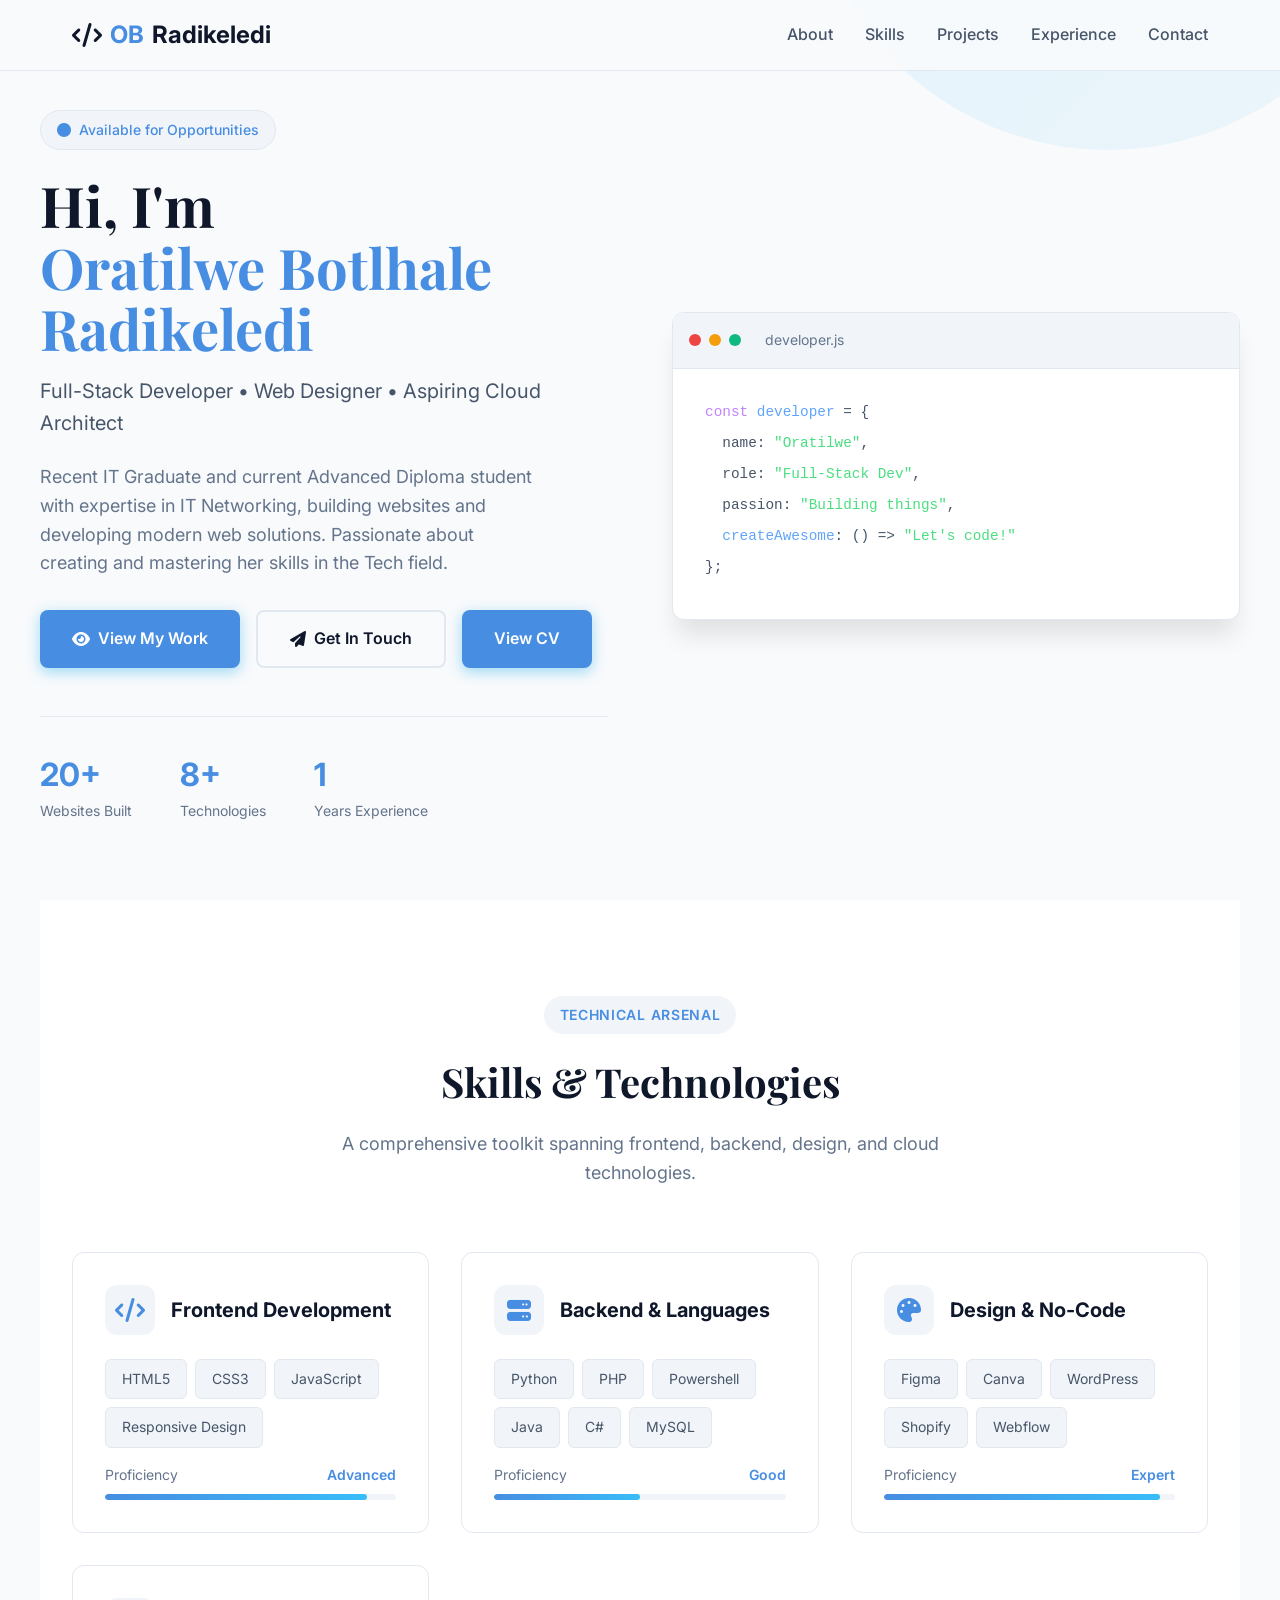
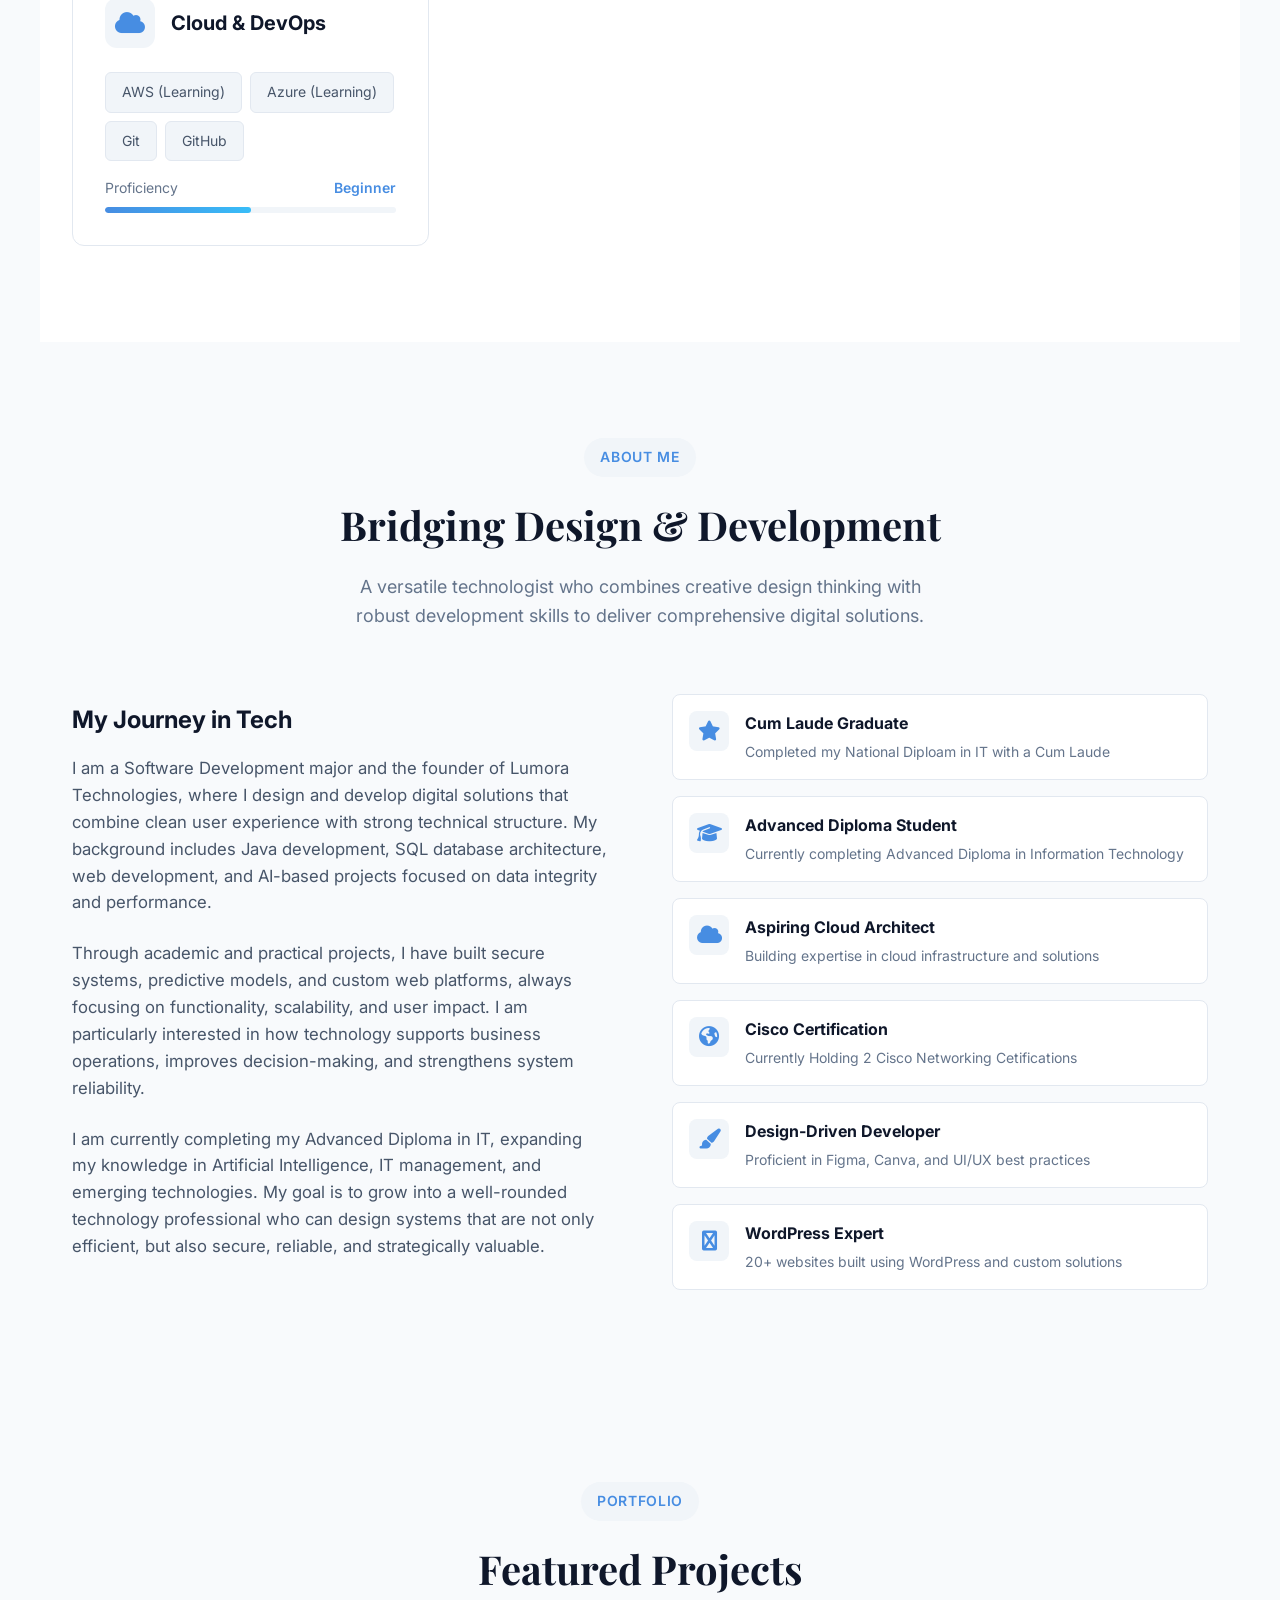
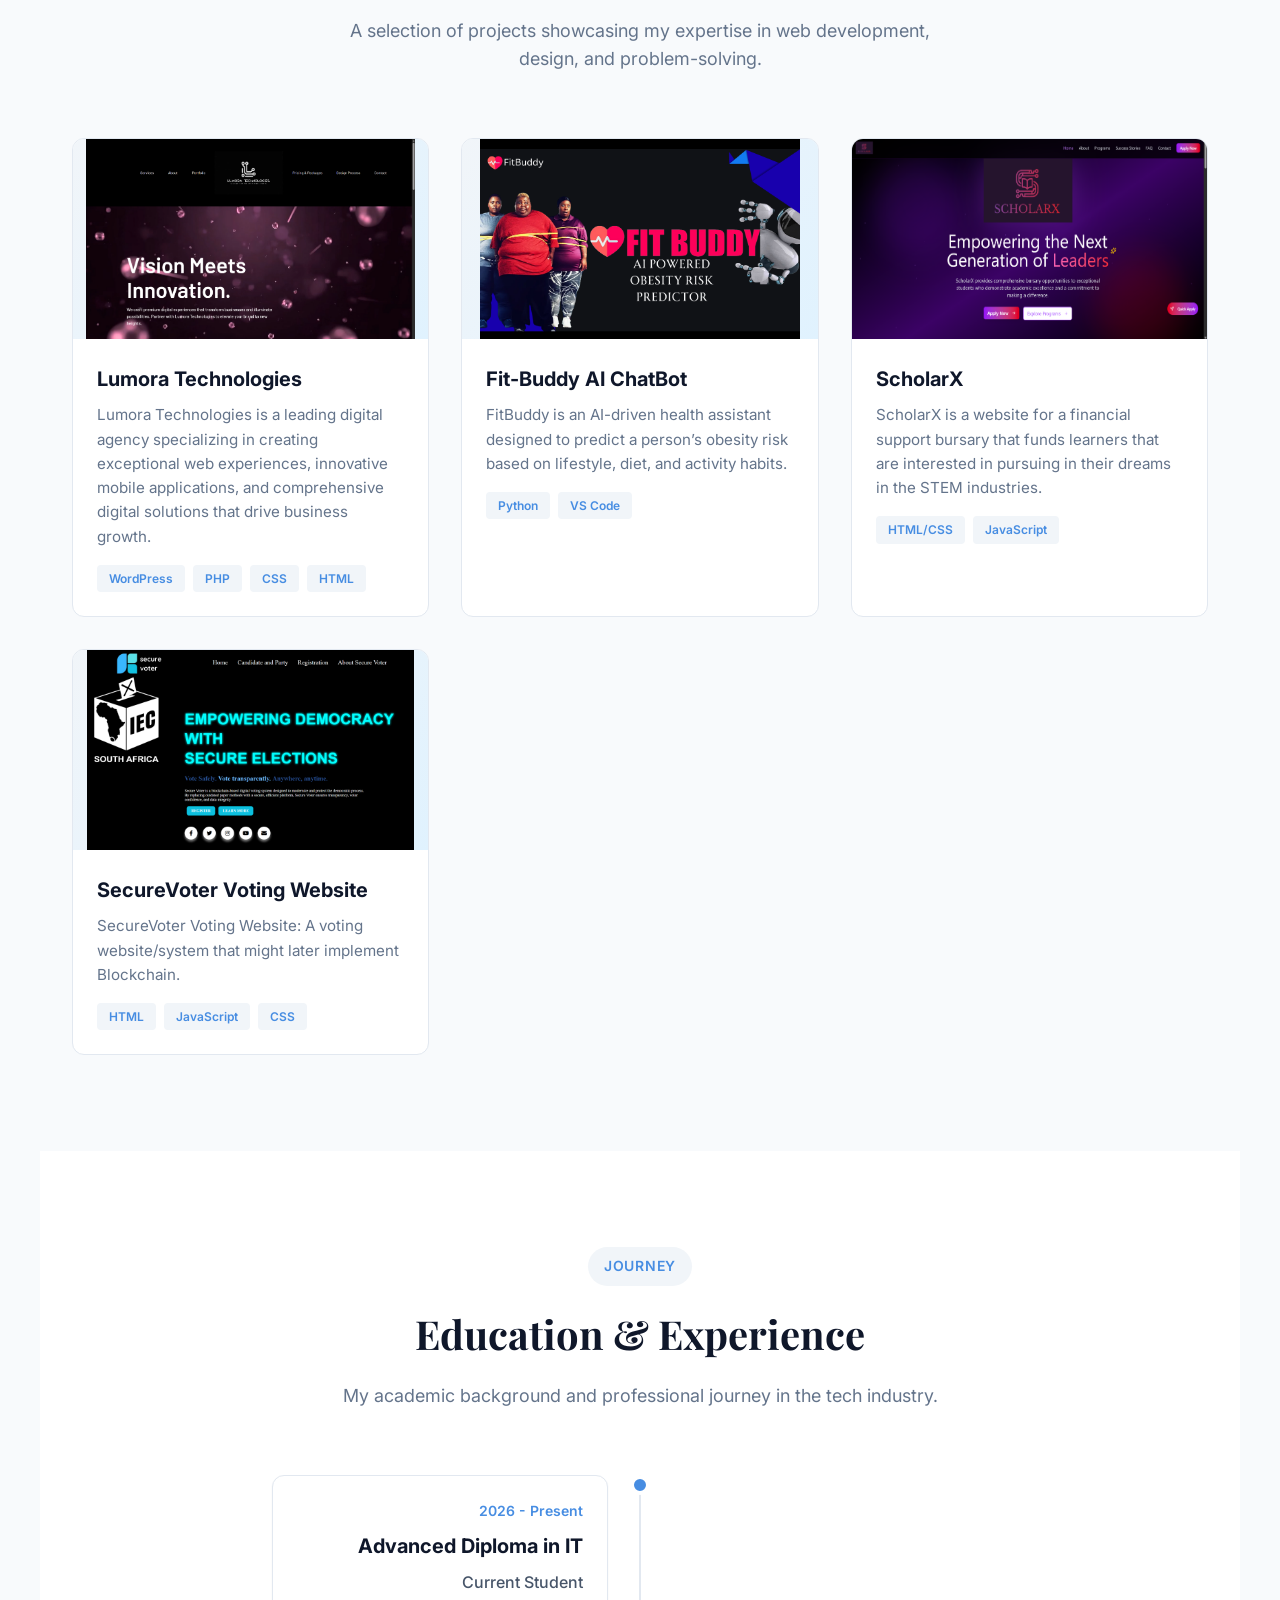
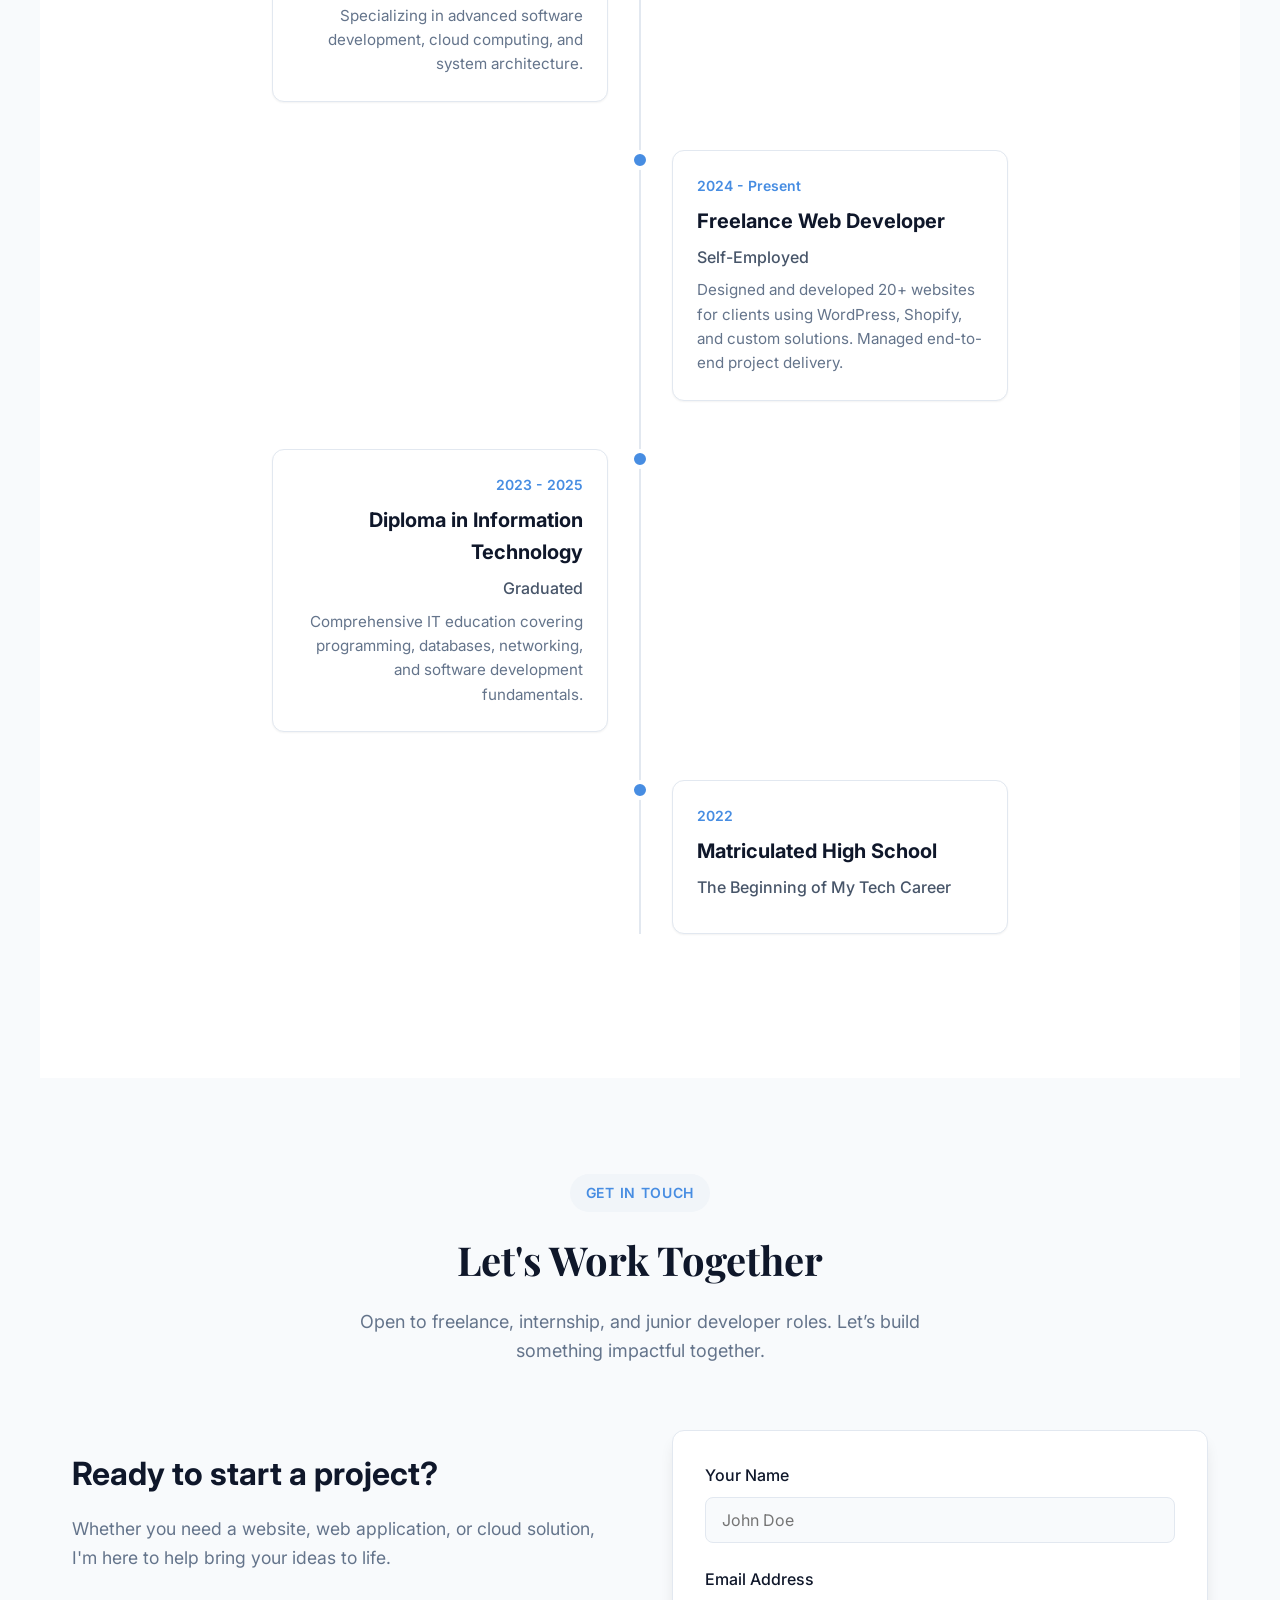
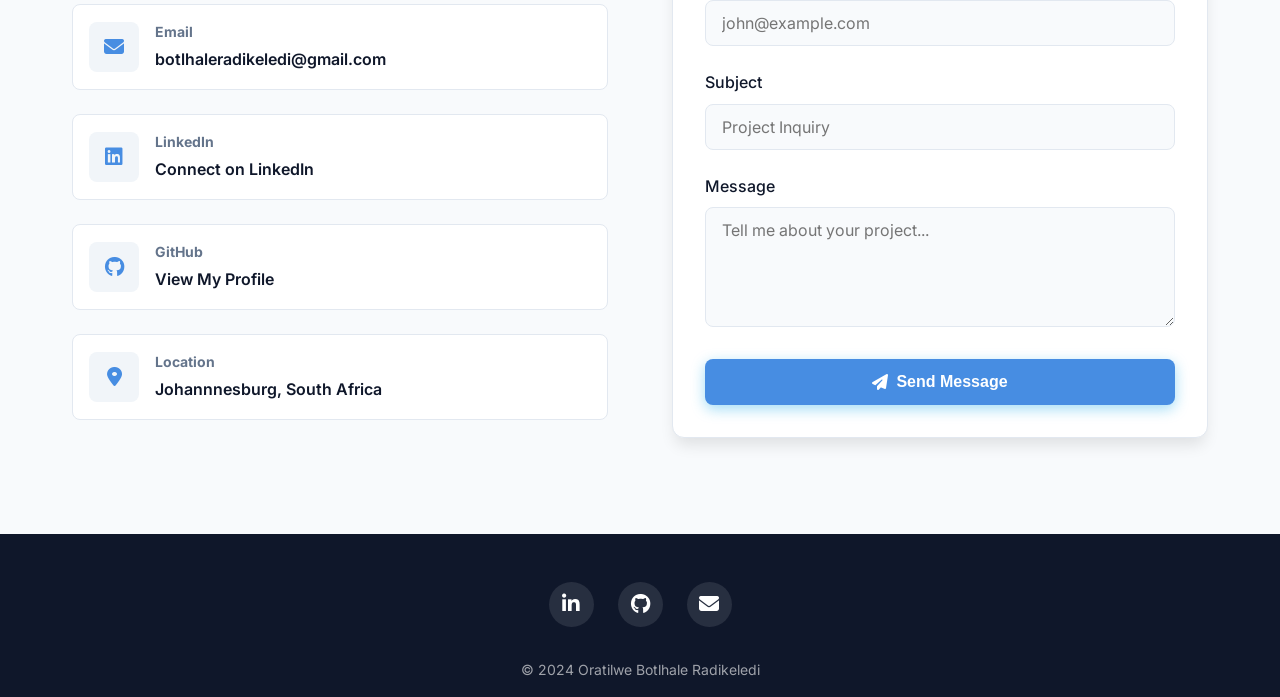
==== index.html @ 7f7d8f94 "Add files via upload" ====
<!DOCTYPE html>
<html lang="en">
<head>
    <meta charset="UTF-8">
    <meta name="viewport" content="width=device-width, initial-scale=1.0">
    <title>Oratilwe Botlhale Radikeledi | Full-Stack Developer & Cloud Architect</title>
    <meta name="description" content="Portfolio of Oratilwe Botlhale Radikeledi - IT Graduate, Web Developer, Software Developer & Aspiring Cloud Architect. 20+ WordPress sites built.">

    <!-- Fonts -->
    <link rel="preconnect" href="https://fonts.googleapis.com">
    <link rel="preconnect" href="https://fonts.gstatic.com" crossorigin>
    <link href="https://fonts.googleapis.com/css2?family=Inter:wght@300;400;500;600;700;800&family=Playfair+Display:wght@600;700&display=swap" rel="stylesheet">
    <link rel="stylesheet" href="style.css">

    <!-- Icons -->
    <link rel="stylesheet" href="https://cdnjs.cloudflare.com/ajax/libs/font-awesome/6.4.0/css/all.min.css">

<base target="_blank">
</head>
<body>
    <!-- Navigation -->
    <nav id="navbar">
        <div class="nav-container">
            <a href="#" class="logo">
                <i class="fas fa-code"></i>
                <span>OB</span>Radikeledi
            </a>
            <ul class="nav-links">
                <li><a href="#about">About</a></li>
                <li><a href="#skills">Skills</a></li>
                <li><a href="portfolio.html">Projects</a></li>
                <li><a href="#experience">Experience</a></li>
                <li><a href="#contact">Contact</a></li>
            </ul>
            <button class="mobile-menu-btn" onclick="toggleMobileMenu()">
                <i class="fas fa-bars"></i>
            </button>
        </div>
    </nav>

    <!-- Hero Section -->
    <section class="hero">
        <div class="hero-container">
            <div class="hero-content">
                <div class="hero-badge">
                    <i class="fas fa-circle"></i>
                    Available for Opportunities
                </div>
                <h1>
                    Hi, I'm <span>Oratilwe Botlhale Radikeledi</span>
                </h1>
                <p class="hero-subtitle">Full-Stack Developer • Web Designer • Aspiring Cloud Architect</p>
                <p class="hero-description">
                    Recent IT Graduate and current Advanced Diploma student with expertise in IT Networking, building websites and developing modern web solutions. 
                    Passionate about creating and mastering her skills in the Tech field.
                </p>
                <div class="hero-buttons">
                    <a href="portfolio.html" class="btn btn-primary">
                        <i class="fas fa-eye"></i>
                        View My Work
                    </a>
                    <a href="#contact" class="btn btn-secondary">
                        <i class="fas fa-paper-plane"></i>
                        Get In Touch
                    </a>
                    <a href="cv.pdf" class="btn btn-primary">
                        View CV
                            </a>
                </div>
                <div class="hero-stats">
                    <div class="stat">
                        <span class="stat-number">20+</span>
                        <span class="stat-label">Websites Built</span>
                    </div>
                    <div class="stat">
                        <span class="stat-number">8+</span>
                        <span class="stat-label">Technologies</span>
                    </div>
                    <div class="stat">
                        <span class="stat-number">1</span>
                        <span class="stat-label">Years Experience</span>
                    </div>
                </div>
            </div>
            <div class="hero-visual">
                <div class="code-window">
                    <div class="code-header">
                        <div class="dot dot-red"></div>
                        <div class="dot dot-yellow"></div>
                        <div class="dot dot-green"></div>
                        <span style="margin-left: 1rem; color: var(--text-muted); font-size: 0.875rem;">developer.js</span>
                    </div>
                    <div class="code-content">
                        <div class="code-line">
                            <span class="keyword">const</span> <span class="function">developer</span> = {
                        </div>
                        <div class="code-line">
                            &nbsp;&nbsp;name: <span class="string">"Oratilwe"</span>,
                        </div>
                        <div class="code-line">
                            &nbsp;&nbsp;role: <span class="string">"Full-Stack Dev"</span>,
                        </div>
                        <div class="code-line">
                            &nbsp;&nbsp;passion: <span class="string">"Building things"</span>,
                        </div>
                        <div class="code-line">
                            &nbsp;&nbsp;<span class="function">createAwesome</span>: () => <span class="string">"Let's code!"</span>
                        </div>
                        <div class="code-line">};</div>
                    </div>
                </div>
            </div>
        </div>
    </section>

        <!-- Skills Section -->
    <section id="skills" class="section" style="background: var(--secondary-bg);">
            <div class="section-header scroll-reveal">
                <span class="section-tag">Technical Arsenal</span>
                <h2 class="section-title">Skills & Technologies</h2>
                <p class="section-subtitle">
                    A comprehensive toolkit spanning frontend, backend, design, and cloud technologies.
                </p>
            </div>
            <div class="skills-container">
                <div class="skill-category scroll-reveal">
                    <div class="skill-header">
                        <div class="skill-icon">
                            <i class="fas fa-code"></i>
                        </div>
                        <h3>Frontend Development</h3>
                    </div>
                    <div class="skill-tags">
                        <span class="skill-tag">HTML5</span>
                        <span class="skill-tag">CSS3</span>
                        <span class="skill-tag">JavaScript</span>
                        <span class="skill-tag">Responsive Design</span>
                    </div>
                    <div class="skill-level">
                        <div style="display: flex; justify-content: space-between; margin-bottom: 0.5rem;">
                            <span style="font-size: 0.875rem; color: var(--text-muted);">Proficiency</span>
                            <span style="font-size: 0.875rem; color: var(--accent-color); font-weight: 600;">Advanced</span>
                        </div>
                        <div class="skill-bar">
                            <div class="skill-progress" style="width: 90%;"></div>
                        </div>
                    </div>
                </div>
    
                <div class="skill-category scroll-reveal">
                    <div class="skill-header">
                        <div class="skill-icon">
                            <i class="fas fa-server"></i>
                        </div>
                        <h3>Backend & Languages</h3>
                    </div>
                    <div class="skill-tags">
                        <span class="skill-tag">Python</span>
                        <span class="skill-tag">PHP</span>
                        <span class="skill-tag">Powershell</span>
                        <span class="skill-tag">Java</span>
                        <span class="skill-tag">C#</span>
                        <span class="skill-tag">MySQL</span>
                    </div>
                    <div class="skill-level">
                        <div style="display: flex; justify-content: space-between; margin-bottom: 0.5rem;">
                            <span style="font-size: 0.875rem; color: var(--text-muted);">Proficiency</span>
                            <span style="font-size: 0.875rem; color: var(--accent-color); font-weight: 600;">Good</span>
                        </div>
                        <div class="skill-bar">
                            <div class="skill-progress" style="width: 50%;"></div>
                        </div>
                    </div>
                </div>
    
                <div class="skill-category scroll-reveal">
                    <div class="skill-header">
                        <div class="skill-icon">
                            <i class="fas fa-palette"></i>
                        </div>
                        <h3>Design & No-Code</h3>
                    </div>
                    <div class="skill-tags">
                        <span class="skill-tag">Figma</span>
                        <span class="skill-tag">Canva</span>
                        <span class="skill-tag">WordPress</span>
                        <span class="skill-tag">Shopify</span>
                        <span class="skill-tag">Webflow</span>
                    </div>
                    <div class="skill-level">
                        <div style="display: flex; justify-content: space-between; margin-bottom: 0.5rem;">
                            <span style="font-size: 0.875rem; color: var(--text-muted);">Proficiency</span>
                            <span style="font-size: 0.875rem; color: var(--accent-color); font-weight: 600;">Expert</span>
                        </div>
                        <div class="skill-bar">
                            <div class="skill-progress" style="width: 95%;"></div>
                        </div>
                    </div>
                </div>
    
                <div class="skill-category scroll-reveal">
                    <div class="skill-header">
                        <div class="skill-icon">
                            <i class="fas fa-cloud"></i>
                        </div>
                        <h3>Cloud & DevOps</h3>
                    </div>
                    <div class="skill-tags">
                        <span class="skill-tag">AWS (Learning)</span>
                        <span class="skill-tag">Azure (Learning)</span>
                        <span class="skill-tag">Git</span>
                        <span class="skill-tag">GitHub</span>
                    </div>
                    <div class="skill-level">
                        <div style="display: flex; justify-content: space-between; margin-bottom: 0.5rem;">
                            <span style="font-size: 0.875rem; color: var(--text-muted);">Proficiency</span>
                            <span style="font-size: 0.875rem; color: var(--accent-color); font-weight: 600;">Beginner</span>
                        </div>
                        <div class="skill-bar">
                            <div class="skill-progress" style="width: 50%;"></div>
                        </div>
                    </div>
                </div>
            </div>
        </section>

    <!-- About Section -->
    <section id="about" class="section">
        <div class="section-header scroll-reveal">
            <span class="section-tag">About Me</span>
            <h2 class="section-title">Bridging Design & Development</h2>
            <p class="section-subtitle">
                A versatile technologist who combines creative design thinking with robust development skills 
                to deliver comprehensive digital solutions.
            </p>
        </div>
        <div class="about-grid">
            <div class="about-content scroll-reveal">
                <h3>My Journey in Tech</h3>
                <p>
                    I am a Software Development major and the founder of Lumora Technologies, where I design and develop digital solutions that combine clean user experience with strong technical structure. 
                    My background includes Java development, SQL database architecture, web development, and AI-based projects focused on data integrity and performance.

                <p>Through academic and practical projects, I have built secure systems, predictive models, and custom web platforms, always focusing on functionality, scalability, and user impact. 
I am particularly interested in how technology supports business operations, improves decision-making, and strengthens system reliability.</p>

               <p> I am currently completing my Advanced Diploma in IT, expanding my knowledge in Artificial Intelligence, IT management, and emerging technologies. 
                My goal is to grow into a well-rounded technology professional who can design systems that are not only efficient, but also secure, reliable, and strategically valuable.
                </p>
                
            </div>
            <div class="about-highlights scroll-reveal">
                <div class="highlight-item">
                    <div class="highlight-icon">
                        <i class="fas fa-star"></i>
                    </div>               
                    <div class="highlight-text">
                        <h4>Cum Laude Graduate</h4>
                        <p>Completed my National Diploam in IT with a Cum Laude</p>
                    </div>
                </div>
                <div class="highlight-item">
                    <div class="highlight-icon">
                        <i class="fas fa-graduation-cap"></i>
                    </div>               
                    <div class="highlight-text">
                        <h4>Advanced Diploma Student</h4>
                        <p>Currently completing Advanced Diploma in Information Technology</p>
                    </div>
                </div>
                <div class="highlight-item">
                    <div class="highlight-icon">
                        <i class="fas fa-cloud"></i>
                    </div>
                    <div class="highlight-text">
                        <h4>Aspiring Cloud Architect</h4>
                        <p>Building expertise in cloud infrastructure and solutions</p>
                    </div>
                </div>
                <div class="highlight-item">
                    <div class="highlight-icon">
                        <i class="fas fa-earth"></i>
                    </div>               
                    <div class="highlight-text">
                        <h4>Cisco Certification</h4>
                        <p>Currently Holding 2 Cisco Networking Cetifications</p>
                    </div>
                </div>
                <div class="highlight-item">
                    <div class="highlight-icon">
                        <i class="fas fa-paint-brush"></i>
                    </div>
                    <div class="highlight-text">
                        <h4>Design-Driven Developer</h4>
                        <p>Proficient in Figma, Canva, and UI/UX best practices</p>
                    </div>
                </div>
                <div class="highlight-item">
                    <div class="highlight-icon">
                        <i class="fas fa-wordpress"></i>
                    </div>
                    <div class="highlight-text">
                        <h4>WordPress Expert</h4>
                        <p>20+ websites built using WordPress and custom solutions</p>
                    </div>
                </div>
            </div>
        </div>
    </section>

    <!-- Projects Section -->
    <section id="projects" class="section">
        <div class="section-header scroll-reveal">
            <span class="section-tag">Portfolio</span>
            <h2 class="section-title">Featured Projects</h2>
            <p class="section-subtitle">
                A selection of projects showcasing my expertise in web development, design, and problem-solving.
            </p>
        </div>
        <div class="projects-grid">
            <div class="project-card scroll-reveal">
                <div class="project-image">
                    <img src="IMAGES/lumoratechnologies.png" alt="lumoratechnologies" class="project-image">
                    <div class="project-overlay">
                        <a href="https://lumoratechnologies.co.za/" class="project-link" title="View Live">
                            <i class="fas fa-external-link-alt"></i>
                        </a>
                        
                    </div>
                </div>
                <div class="project-content">
                    <h3>Lumora Technologies</h3>
                    <p>Lumora Technologies is a leading digital agency specializing in creating exceptional web experiences, innovative mobile applications, and comprehensive digital solutions that drive business growth.</p>
                    <div class="project-tech">
                        <span>WordPress</span>
                        <span>PHP</span>
                        <span>CSS</span>
                        <span>HTML</span>
                    </div>
                </div>
            </div>

            <div class="project-card scroll-reveal">
                <div class="project-image">
                    <img src="IMAGES/fitbuddy.png" alt="fitbuddy" class="project-image">
                    <div class="project-overlay">
                        
                        <a href="https://github.com/OratilweBotlhale/PythonSoftbot" class="project-link" title="View Code">
                            <i class="fab fa-github"></i>
                        </a>
                    </div>
                </div>
                <div class="project-content">
                    <h3>Fit-Buddy AI ChatBot</h3>
                    <p>FitBuddy is an AI-driven health assistant designed to predict a person’s obesity risk based on lifestyle, diet, and activity habits.</p>
                    <div class="project-tech">
                        <span>Python</span>
                        <span>VS Code</span>
                    </div>
                </div>
            </div>

            <div class="project-card scroll-reveal">
                <div class="project-image">
                    <img src="IMAGES/scholarX.png" alt="scholarX" class="project-image">
                    <div class="project-overlay">
                        <a href="https://github.com/OratilweBotlhale/ScholarX" class="project-link" title="View Code">
                            <i class="fab fa-github"></i>
                        </a>
                    </div>
                </div>
                <div class="project-content">
                    <h3>ScholarX</h3>
                    <p>ScholarX is a website for a financial support bursary that funds learners that are interested in pursuing in their dreams in the STEM industries.</p>
                    <div class="project-tech">
                        <span>HTML/CSS</span>
                        <span>JavaScript</span>
                    </div>
                </div>
            </div>

            <div class="project-card scroll-reveal">
                <div class="project-image">
                    <img src="IMAGES/securevoter.png" alt="securevoter" class="project-image">
                    <div class="project-overlay">
                        <a href="https://github.com/OratilweBotlhale/VotingSystem" class="project-link" title="View Code">
                            <i class="fab fa-github"></i>
                        </a>
                    </div>
                </div>
                <div class="project-content">
                    <h3>SecureVoter Voting Website</h3>
                    <p>SecureVoter Voting Website: A voting website/system that might later implement Blockchain.</p>
                    <div class="project-tech">
                        <span>HTML</span>
                        <span>JavaScript</span>
                        <span>CSS</span>
                    </div>
                </div>
            </div>  
        </div>
    </section>

    <!-- Experience Section -->
    <section id="experience" class="section" style="background: var(--secondary-bg);">
        <div class="section-header scroll-reveal">
            <span class="section-tag">Journey</span>
            <h2 class="section-title">Education & Experience</h2>
            <p class="section-subtitle">
                My academic background and professional journey in the tech industry.
            </p>
        </div>
        <div class="timeline">
            <div class="timeline-item scroll-reveal">
                <div class="timeline-dot"></div>
                <div class="timeline-content">
                    <div class="timeline-date">2026 - Present</div>
                    <h3>Advanced Diploma in IT</h3>
                    <h4>Current Student</h4>
                    <p>Specializing in advanced software development, cloud computing, and system architecture.</p>
                </div>
            </div>

            <div class="timeline-item scroll-reveal">
                <div class="timeline-dot"></div>
                <div class="timeline-content">
                    <div class="timeline-date">2024 - Present</div>
                    <h3>Freelance Web Developer</h3>
                    <h4>Self-Employed</h4>
                    <p>Designed and developed 20+ websites for clients using WordPress, Shopify, and custom solutions. Managed end-to-end project delivery.</p>
                </div>
            </div>

            <div class="timeline-item scroll-reveal">
                <div class="timeline-dot"></div>
                <div class="timeline-content">
                    <div class="timeline-date">2023 - 2025</div>
                    <h3>Diploma in Information Technology</h3>
                    <h4>Graduated</h4>
                    <p>Comprehensive IT education covering programming, databases, networking, and software development fundamentals.</p>
                </div>
            </div>

            <div class="timeline-item scroll-reveal">
                <div class="timeline-dot"></div>
                <div class="timeline-content">
                    <div class="timeline-date">2022</div>
                    <h3>Matriculated High School</h3>
                    <h4>The Beginning of My Tech Career</h4>
                </div>
            </div>
        </div>
    </section>

    <!-- Contact Section -->
    <section id="contact" class="section">
        <div class="section-header scroll-reveal">
            <span class="section-tag">Get In Touch</span>
            <h2 class="section-title">Let's Work Together</h2>
            <p class="section-subtitle">
                Open to freelance, internship, and junior developer roles. Let’s build something impactful together.
            </p>
        </div>
        <div class="contact-container">
            <div class="contact-info scroll-reveal">
                <h3>Ready to start a project?</h3>
                <p>Whether you need a website, web application, or cloud solution, I'm here to help bring your ideas to life.</p>

                <div class="contact-methods">
                    <div class="contact-method">
                        <div class="contact-icon">
                            <i class="fas fa-envelope"></i>
                        </div>
                        <div class="contact-details">
                            <h4>Email</h4>
                            <a href="mailto:botlhaleradikeledi@gmail.com">botlhaleradikeledi@gmail.com</a>
                        </div>
                    </div>

                    <div class="contact-method">
                        <div class="contact-icon">
                            <i class="fab fa-linkedin"></i>
                        </div>
                        <div class="contact-details">
                            <h4>LinkedIn</h4>
                            <a href="https://www.linkedin.com/in/oratilwe-botlhale-radikeledi-1a133b292/" target="_blank">Connect on LinkedIn</a>
                        </div>
                    </div>

                    <div class="contact-method">
                        <div class="contact-icon">
                            <i class="fab fa-github"></i>
                        </div>
                        <div class="contact-details">
                            <h4>GitHub</h4>
                            <a href="https://github.com/OratilweBotlhale" target="_blank">View My Profile</a>
                        </div>
                    </div>

                    <div class="contact-method">
                        <div class="contact-icon">
                            <i class="fas fa-map-marker-alt"></i>
                        </div>
                        <div class="contact-details">
                            <h4>Location</h4>
                            <span style="font-weight: 600; color: var(--text-primary);">Johannnesburg, South Africa</span>
                        </div>
                    </div>
                </div>
            </div>

            <div class="contact-form scroll-reveal">
                <form id="contactForm" onsubmit="handleSubmit(event)">
                    <div class="form-group">
                        <label for="name">Your Name</label>
                        <input type="text" id="name" name="name" required placeholder="John Doe">
                    </div>
                    <div class="form-group">
                        <label for="email">Email Address</label>
                        <input type="email" id="email" name="email" required placeholder="john@example.com">
                    </div>
                    <div class="form-group">
                        <label for="subject">Subject</label>
                        <input type="text" id="subject" name="subject" required placeholder="Project Inquiry">
                    </div>
                    <div class="form-group">
                        <label for="message">Message</label>
                        <textarea id="message" name="message" required placeholder="Tell me about your project..."></textarea>
                    </div>
                    <button type="submit" class="btn btn-primary" style="width: 100%; justify-content: center;">
                        <i class="fas fa-paper-plane"></i>
                        Send Message
                    </button>
                </form>
            </div>
        </div>
    </section>

    <!-- Footer -->
    <footer>
        <div class="footer-content">
            <div class="footer-social">
                <a href="https://www.linkedin.com/in/oratilwe-botlhale-radikeledi-1a133b292/" class="social-link" title="LinkedIn">
                    <i class="fab fa-linkedin-in"></i>
                </a>
                <a href="https://github.com/OratilweBotlhale" class="social-link" title="GitHub">
                    <i class="fab fa-github"></i>
                </a>
                <a href="mailto:botlhaleradikeledi@gmail.com" class="social-link" title="Email">
                    <i class="fas fa-envelope"></i>
                </a>
            </div>
            <p class="footer-text">
                © 2024 Oratilwe Botlhale Radikeledi
            </p>
        </div>
    </footer>
    <script src="script.js"></script>
</body>
</html>
---- style.css ----
:root {
            --primary-bg: #f8fafc;
            --secondary-bg: #ffffff;
            --accent-bg: #f1f5f9;
            --text-primary: #0f172a;
            --text-secondary: #475569;
            --text-muted: #64748b;
            --accent-color: #478de2;
            --accent-hover: #0284c7;
            --border-color: #e2e8f0;
            --success: #6d10b9;
            --shadow-sm: 0 1px 2px 0 rgb(0 0 0 / 0.05);
            --shadow-md: 0 4px 6px -1px rgb(0 0 0 / 0.1);
            --shadow-lg: 0 10px 15px -3px rgb(0 0 0 / 0.1);
            --shadow-xl: 0 20px 25px -5px rgb(0 0 0 / 0.1);
        }

        * {
            margin: 0;
            padding: 0;
            box-sizing: border-box;
        }

        html {
            scroll-behavior: smooth;
        }

        body {
            font-family: 'Inter', sans-serif;
            background-color: var(--primary-bg);
            color: var(--text-primary);
            line-height: 1.6;
            overflow-x: hidden;
        }

        /* Custom Scrollbar */
        ::-webkit-scrollbar {
            width: 8px;
        }

        ::-webkit-scrollbar-track {
            background: var(--accent-bg);
        }

        ::-webkit-scrollbar-thumb {
            background: var(--accent-color);
            border-radius: 4px;
        }

        /* Navigation */
        nav {
            position: fixed;
            top: 0;
            width: 100%;
            background: rgba(248, 250, 252, 0.95);
            backdrop-filter: blur(10px);
            border-bottom: 1px solid var(--border-color);
            z-index: 1000;
            transition: all 0.3s ease;
        }

        nav.scrolled {
            box-shadow: var(--shadow-md);
        }

        .nav-container {
            max-width: 1200px;
            margin: 0 auto;
            padding: 1rem 2rem;
            display: flex;
            justify-content: space-between;
            align-items: center;
        }

        .logo {
            font-size: 1.5rem;
            font-weight: 700;
            color: var(--text-primary);
            text-decoration: none;
            display: flex;
            align-items: center;
            gap: 0.5rem;
        }

        .logo span {
            color: var(--accent-color);
        }

        .nav-links {
            display: flex;
            gap: 2rem;
            list-style: none;
        }

        .nav-links a {
            text-decoration: none;
            color: var(--text-secondary);
            font-weight: 500;
            transition: color 0.3s ease;
            position: relative;
        }

        .nav-links a:hover {
            color: var(--accent-color);
        }

        .nav-links a::after {
            content: '';
            position: absolute;
            bottom: -4px;
            left: 0;
            width: 0;
            height: 2px;
            background: var(--accent-color);
            transition: width 0.3s ease;
        }

        .nav-links a:hover::after {
            width: 100%;
        }

        .mobile-menu-btn {
            display: none;
            background: none;
            border: none;
            font-size: 1.5rem;
            cursor: pointer;
            color: var(--text-primary);
        }

        /* Hero Section */
        .hero {
            min-height: 100vh;
            display: flex;
            align-items: center;
            padding: 6rem 2rem 4rem;
            position: relative;
            overflow: hidden;
        }

        .hero::before {
            content: '';
            position: absolute;
            top: -50%;
            right: -10%;
            width: 600px;
            height: 600px;
            background: linear-gradient(135deg, rgba(14, 165, 233, 0.1) 0%, rgba(14, 165, 233, 0.05) 100%);
            border-radius: 50%;
            z-index: 0;
        }

        .hero-container {
            max-width: 1200px;
            margin: 0 auto;
            display: grid;
            grid-template-columns: 1fr 1fr;
            gap: 4rem;
            align-items: center;
            position: relative;
            z-index: 1;
        }

        .hero-content {
            animation: fadeInUp 1s ease;
        }

        .hero-badge {
            display: inline-flex;
            align-items: center;
            gap: 0.5rem;
            padding: 0.5rem 1rem;
            background: var(--accent-bg);
            border: 1px solid var(--border-color);
            border-radius: 50px;
            font-size: 0.875rem;
            font-weight: 500;
            color: var(--accent-color);
            margin-bottom: 1.5rem;
        }

        .hero-badge i {
            animation: pulse 2s infinite;
        }

        .hero h1 {
            font-family: 'Playfair Display', serif;
            font-size: 3.5rem;
            font-weight: 700;
            line-height: 1.1;
            margin-bottom: 1rem;
            color: var(--text-primary);
        }

        .hero h1 span {
            color: var(--accent-color);
            display: block;
        }

        .hero-subtitle {
            font-size: 1.25rem;
            color: var(--text-secondary);
            margin-bottom: 1.5rem;
            font-weight: 400;
        }

        .hero-description {
            font-size: 1.125rem;
            color: var(--text-muted);
            margin-bottom: 2rem;
            max-width: 500px;
        }

        .hero-buttons {
            display: flex;
            gap: 1rem;
            flex-wrap: wrap;
        }

        .btn {
            padding: 0.875rem 2rem;
            border-radius: 8px;
            font-weight: 600;
            text-decoration: none;
            transition: all 0.3s ease;
            display: inline-flex;
            align-items: center;
            gap: 0.5rem;
            cursor: pointer;
            border: none;
            font-size: 1rem;
        }

        .btn-primary {
            background: var(--accent-color);
            color: white;
            box-shadow: 0 4px 14px 0 rgba(14, 165, 233, 0.39);
        }

        .btn-primary:hover {
            background: var(--accent-hover);
            transform: translateY(-2px);
            box-shadow: 0 6px 20px rgba(14, 165, 233, 0.23);
        }

        .btn-secondary {
            background: transparent;
            color: var(--text-primary);
            border: 2px solid var(--border-color);
        }

        .btn-secondary:hover {
            border-color: var(--accent-color);
            color: var(--accent-color);
            transform: translateY(-2px);
        }

        .hero-stats {
            display: flex;
            gap: 3rem;
            margin-top: 3rem;
            padding-top: 2rem;
            border-top: 1px solid var(--border-color);
        }

        .stat {
            display: flex;
            flex-direction: column;
        }

        .stat-number {
            font-size: 2rem;
            font-weight: 700;
            color: var(--accent-color);
        }

        .stat-label {
            font-size: 0.875rem;
            color: var(--text-muted);
        }

        .hero-visual {
            position: relative;
            animation: fadeIn 1.2s ease;
        }

        .code-window {
            background: var(--secondary-bg);
            border-radius: 12px;
            box-shadow: var(--shadow-xl);
            overflow: hidden;
            border: 1px solid var(--border-color);
        }

        .code-header {
            background: var(--accent-bg);
            padding: 1rem;
            display: flex;
            gap: 0.5rem;
            align-items: center;
            border-bottom: 1px solid var(--border-color);
        }

        .dot {
            width: 12px;
            height: 12px;
            border-radius: 50%;
        }

        .dot-red { background: #ef4444; }
        .dot-yellow { background: #f59e0b; }
        .dot-green { background: #10b981; }

        .code-content {
            padding: 2rem;
            font-family: 'Courier New', monospace;
            font-size: 0.9rem;
            line-height: 1.6;
            color: var(--text-secondary);
        }

        .code-line {
            margin-bottom: 0.5rem;
            opacity: 0;
            animation: typeIn 0.5s forwards;
        }

        .code-line:nth-child(1) { animation-delay: 0.5s; }
        .code-line:nth-child(2) { animation-delay: 1s; }
        .code-line:nth-child(3) { animation-delay: 1.5s; }
        .code-line:nth-child(4) { animation-delay: 2s; }
        .code-line:nth-child(5) { animation-delay: 2.5s; }

        .keyword { color: #c084fc; }
        .string { color: #4ade80; }
        .function { color: #60a5fa; }
        .comment { color: #6b7280; }

        /* About Section */
        .section {
            padding: 6rem 2rem;
            max-width: 1200px;
            margin: 0 auto;
        }

        .section-header {
            text-align: center;
            margin-bottom: 4rem;
        }

        .section-tag {
            display: inline-block;
            padding: 0.5rem 1rem;
            background: var(--accent-bg);
            color: var(--accent-color);
            border-radius: 50px;
            font-size: 0.875rem;
            font-weight: 600;
            margin-bottom: 1rem;
            text-transform: uppercase;
            letter-spacing: 0.05em;
        }

        .section-title {
            font-family: 'Playfair Display', serif;
            font-size: 2.5rem;
            font-weight: 700;
            margin-bottom: 1rem;
            color: var(--text-primary);
        }

        .section-subtitle {
            color: var(--text-muted);
            font-size: 1.125rem;
            max-width: 600px;
            margin: 0 auto;
        }

        .about-grid {
            display: grid;
            grid-template-columns: 1fr 1fr;
            gap: 4rem;
            align-items: center;
        }

        .about-content h3 {
            font-size: 1.5rem;
            margin-bottom: 1rem;
            color: var(--text-primary);
        }

        .about-content p {
            color: var(--text-secondary);
            margin-bottom: 1.5rem;
            font-size: 1.05rem;
        }

        .about-highlights {
            display: flex;
            flex-direction: column;
            gap: 1rem;
        }

        .highlight-item {
            display: flex;
            align-items: flex-start;
            gap: 1rem;
            padding: 1rem;
            background: var(--secondary-bg);
            border-radius: 8px;
            border: 1px solid var(--border-color);
            transition: all 0.3s ease;
        }

        .highlight-item:hover {
            transform: translateX(5px);
            border-color: var(--accent-color);
            box-shadow: var(--shadow-md);
        }

        .highlight-icon {
            width: 40px;
            height: 40px;
            background: var(--accent-bg);
            border-radius: 8px;
            display: flex;
            align-items: center;
            justify-content: center;
            color: var(--accent-color);
            font-size: 1.25rem;
            flex-shrink: 0;
        }

        .highlight-text h4 {
            font-size: 1rem;
            margin-bottom: 0.25rem;
            color: var(--text-primary);
        }

        .highlight-text p {
            font-size: 0.875rem;
            color: var(--text-muted);
            margin: 0;
        }

        /* Skills Section */
        .skills-container {
            display: grid;
            grid-template-columns: repeat(auto-fit, minmax(300px, 1fr));
            gap: 2rem;
        }

        .skill-category {
            background: var(--secondary-bg);
            padding: 2rem;
            border-radius: 12px;
            border: 1px solid var(--border-color);
            transition: all 0.3s ease;
        }

        .skill-category:hover {
            transform: translateY(-5px);
            box-shadow: var(--shadow-lg);
        }

        .skill-header {
            display: flex;
            align-items: center;
            gap: 1rem;
            margin-bottom: 1.5rem;
        }

        .skill-icon {
            width: 50px;
            height: 50px;
            background: var(--accent-bg);
            border-radius: 12px;
            display: flex;
            align-items: center;
            justify-content: center;
            font-size: 1.5rem;
            color: var(--accent-color);
        }

        .skill-header h3 {
            font-size: 1.25rem;
            color: var(--text-primary);
        }

        .skill-tags {
            display: flex;
            flex-wrap: wrap;
            gap: 0.5rem;
        }

        .skill-tag {
            padding: 0.5rem 1rem;
            background: var(--accent-bg);
            border: 1px solid var(--border-color);
            border-radius: 6px;
            font-size: 0.875rem;
            color: var(--text-secondary);
            transition: all 0.3s ease;
        }

        .skill-tag:hover {
            background: var(--accent-color);
            color: white;
            border-color: var(--accent-color);
            transform: scale(1.05);
        }

        .skill-level {
            margin-top: 1rem;
        }

        .skill-bar {
            height: 6px;
            background: var(--accent-bg);
            border-radius: 3px;
            overflow: hidden;
            margin-top: 0.5rem;
        }

        .skill-progress {
            height: 100%;
            background: linear-gradient(90deg, var(--accent-color), #38bdf8);
            border-radius: 3px;
            transition: width 1s ease;
        }

        /* Projects Section */
        .projects-grid {
            display: grid;
            grid-template-columns: repeat(auto-fit, minmax(350px, 1fr));
            gap: 2rem;
        }

        .project-card {
            background: var(--secondary-bg);
            border-radius: 12px;
            overflow: hidden;
            border: 1px solid var(--border-color);
            transition: all 0.3s ease;
            position: relative;
        }

        .project-card:hover {
            transform: translateY(-5px);
            box-shadow: var(--shadow-xl);
        }

        .project-image {
            height: 200px;
            background: linear-gradient(135deg, var(--accent-bg) 0%, #e0f2fe 100%);
            display: flex;
            align-items: center;
            justify-content: center;
            font-size: 3rem;
            color: var(--accent-color);
            position: relative;
            overflow: hidden;
        }

        .project-overlay {
            position: absolute;
            top: 0;
            left: 0;
            right: 0;
            bottom: 0;
            background: rgba(15, 23, 42, 0.8);
            display: flex;
            align-items: center;
            justify-content: center;
            gap: 1rem;
            opacity: 0;
            transition: opacity 0.3s ease;
        }

        .project-card:hover .project-overlay {
            opacity: 1;
        }

        .project-link {
            width: 50px;
            height: 50px;
            background: white;
            border-radius: 50%;
            display: flex;
            align-items: center;
            justify-content: center;
            color: var(--text-primary);
            text-decoration: none;
            transition: all 0.3s ease;
        }

        .project-link:hover {
            background: var(--accent-color);
            color: white;
            transform: scale(1.1);
        }

        .project-content {
            padding: 1.5rem;
        }

        .project-content h3 {
            font-size: 1.25rem;
            margin-bottom: 0.5rem;
            color: var(--text-primary);
        }

        .project-content p {
            color: var(--text-muted);
            font-size: 0.95rem;
            margin-bottom: 1rem;
        }

        .project-tech {
            display: flex;
            flex-wrap: wrap;
            gap: 0.5rem;
        }

        .project-tech span {
            padding: 0.25rem 0.75rem;
            background: var(--accent-bg);
            border-radius: 4px;
            font-size: 0.75rem;
            color: var(--accent-color);
            font-weight: 600;
        }

        /* Experience Section */
        .timeline {
            position: relative;
            max-width: 800px;
            margin: 0 auto;
        }

        .timeline::before {
            content: '';
            position: absolute;
            left: 50%;
            transform: translateX(-50%);
            width: 2px;
            height: 100%;
            background: var(--border-color);
        }

        .timeline-item {
            margin-bottom: 3rem;
            position: relative;
            width: 50%;
            padding: 0 2rem;
        }

        .timeline-item:nth-child(odd) {
            left: 0;
            text-align: right;
        }

        .timeline-item:nth-child(even) {
            left: 50%;
            text-align: left;
        }

        .timeline-dot {
            position: absolute;
            width: 20px;
            height: 20px;
            background: var(--accent-color);
            border: 4px solid var(--secondary-bg);
            border-radius: 50%;
            top: 0;
        }

        .timeline-item:nth-child(odd) .timeline-dot {
            right: -10px;
        }

        .timeline-item:nth-child(even) .timeline-dot {
            left: -10px;
        }

        .timeline-content {
            background: var(--secondary-bg);
            padding: 1.5rem;
            border-radius: 12px;
            border: 1px solid var(--border-color);
            box-shadow: var(--shadow-sm);
        }

        .timeline-date {
            color: var(--accent-color);
            font-weight: 600;
            font-size: 0.875rem;
            margin-bottom: 0.5rem;
        }

        .timeline-content h3 {
            font-size: 1.25rem;
            margin-bottom: 0.5rem;
            color: var(--text-primary);
        }

        .timeline-content h4 {
            font-size: 1rem;
            color: var(--text-secondary);
            font-weight: 500;
            margin-bottom: 0.5rem;
        }

        .timeline-content p {
            color: var(--text-muted);
            font-size: 0.95rem;
        }

        /* Contact Section */
        .contact-container {
            display: grid;
            grid-template-columns: 1fr 1fr;
            gap: 4rem;
            align-items: center;
        }

        .contact-info h3 {
            font-size: 2rem;
            margin-bottom: 1rem;
            color: var(--text-primary);
        }

        .contact-info > p {
            color: var(--text-muted);
            margin-bottom: 2rem;
            font-size: 1.1rem;
        }

        .contact-methods {
            display: flex;
            flex-direction: column;
            gap: 1.5rem;
        }

        .contact-method {
            display: flex;
            align-items: center;
            gap: 1rem;
            padding: 1rem;
            background: var(--secondary-bg);
            border-radius: 8px;
            border: 1px solid var(--border-color);
            transition: all 0.3s ease;
        }

        .contact-method:hover {
            transform: translateX(5px);
            border-color: var(--accent-color);
        }

        .contact-icon {
            width: 50px;
            height: 50px;
            background: var(--accent-bg);
            border-radius: 8px;
            display: flex;
            align-items: center;
            justify-content: center;
            font-size: 1.25rem;
            color: var(--accent-color);
        }

        .contact-details h4 {
            font-size: 0.875rem;
            color: var(--text-muted);
            margin-bottom: 0.25rem;
        }

        .contact-details a {
            font-size: 1rem;
            color: var(--text-primary);
            text-decoration: none;
            font-weight: 600;
            transition: color 0.3s ease;
        }

        .contact-details a:hover {
            color: var(--accent-color);
        }

        .contact-form {
            background: var(--secondary-bg);
            padding: 2rem;
            border-radius: 12px;
            border: 1px solid var(--border-color);
            box-shadow: var(--shadow-lg);
        }

        .form-group {
            margin-bottom: 1.5rem;
        }

        .form-group label {
            display: block;
            margin-bottom: 0.5rem;
            font-weight: 500;
            color: var(--text-primary);
        }

        .form-group input,
        .form-group textarea {
            width: 100%;
            padding: 0.75rem 1rem;
            border: 1px solid var(--border-color);
            border-radius: 8px;
            font-family: inherit;
            font-size: 1rem;
            transition: all 0.3s ease;
            background: var(--primary-bg);
        }

        .form-group input:focus,
        .form-group textarea:focus {
            outline: none;
            border-color: var(--accent-color);
            box-shadow: 0 0 0 3px rgba(14, 165, 233, 0.1);
        }

        .form-group textarea {
            resize: vertical;
            min-height: 120px;
        }

        /* Footer */
        footer {
            background: var(--text-primary);
            color: white;
            padding: 3rem 2rem 1rem;
            text-align: center;
        }

        .footer-content {
            max-width: 1200px;
            margin: 0 auto;
        }

        .footer-social {
            display: flex;
            justify-content: center;
            gap: 1.5rem;
            margin-bottom: 2rem;
        }

        .social-link {
            width: 45px;
            height: 45px;
            background: rgba(255, 255, 255, 0.1);
            border-radius: 50%;
            display: flex;
            align-items: center;
            justify-content: center;
            color: white;
            text-decoration: none;
            transition: all 0.3s ease;
            font-size: 1.25rem;
        }

        .social-link:hover {
            background: var(--accent-color);
            transform: translateY(-3px);
        }

        .footer-text {
            color: rgba(255, 255, 255, 0.6);
            font-size: 0.875rem;
        }

        /* Animations */
        @keyframes fadeInUp {
            from {
                opacity: 0;
                transform: translateY(30px);
            }
            to {
                opacity: 1;
                transform: translateY(0);
            }
        }

        @keyframes fadeIn {
            from { opacity: 0; }
            to { opacity: 1; }
        }

        @keyframes pulse {
            0%, 100% { opacity: 1; }
            50% { opacity: 0.5; }
        }

        @keyframes typeIn {
            to { opacity: 1; }
        }

        /* Scroll Animations */
        .scroll-reveal {
            opacity: 0;
            transform: translateY(30px);
            transition: all 0.8s ease;
        }

        .scroll-reveal.active {
            opacity: 1;
            transform: translateY(0);
        }

        /* Responsive Design */
        @media (max-width: 968px) {
            .hero-container {
                grid-template-columns: 1fr;
                text-align: center;
            }

            .hero h1 {
                font-size: 2.5rem;
            }

            .hero-description {
                margin: 0 auto 2rem;
            }

            .hero-buttons {
                justify-content: center;
            }

            .hero-stats {
                justify-content: center;
            }

            .hero-visual {
                order: -1;
            }

            .about-grid,
            .contact-container {
                grid-template-columns: 1fr;
            }

            .timeline::before {
                left: 20px;
            }

            .timeline-item {
                width: 100%;
                left: 0 !important;
                text-align: left !important;
                padding-left: 3rem;
            }

            .timeline-dot {
                left: 10px !important;
                right: auto !important;
            }
        }

        @media (max-width: 640px) {
            .nav-links {
                display: none;
            }

            .mobile-menu-btn {
                display: block;
            }

            .hero h1 {
                font-size: 2rem;
            }

            .section {
                padding: 4rem 1rem;
            }

            .projects-grid {
                grid-template-columns: 1fr;
            }

            .hero-stats {
                flex-direction: column;
                gap: 1.5rem;
                align-items: center;
            }

                  
            }
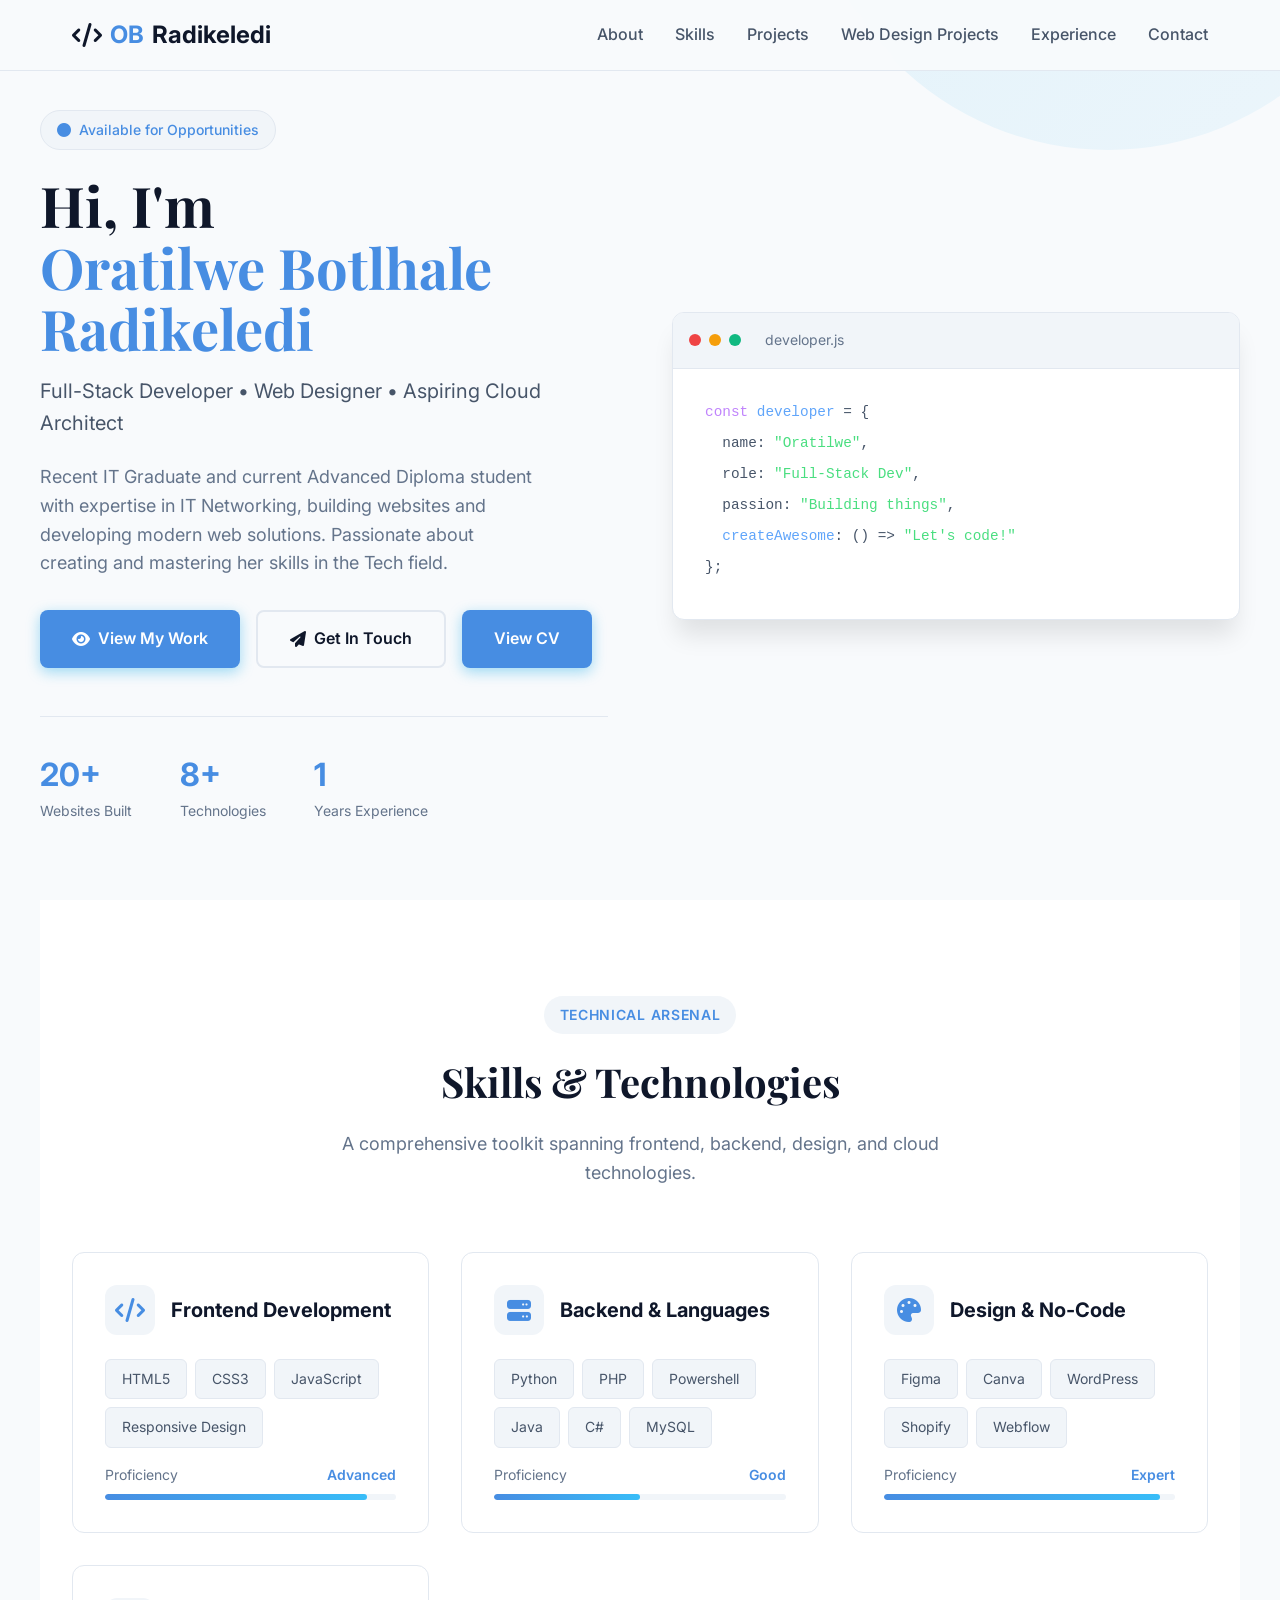
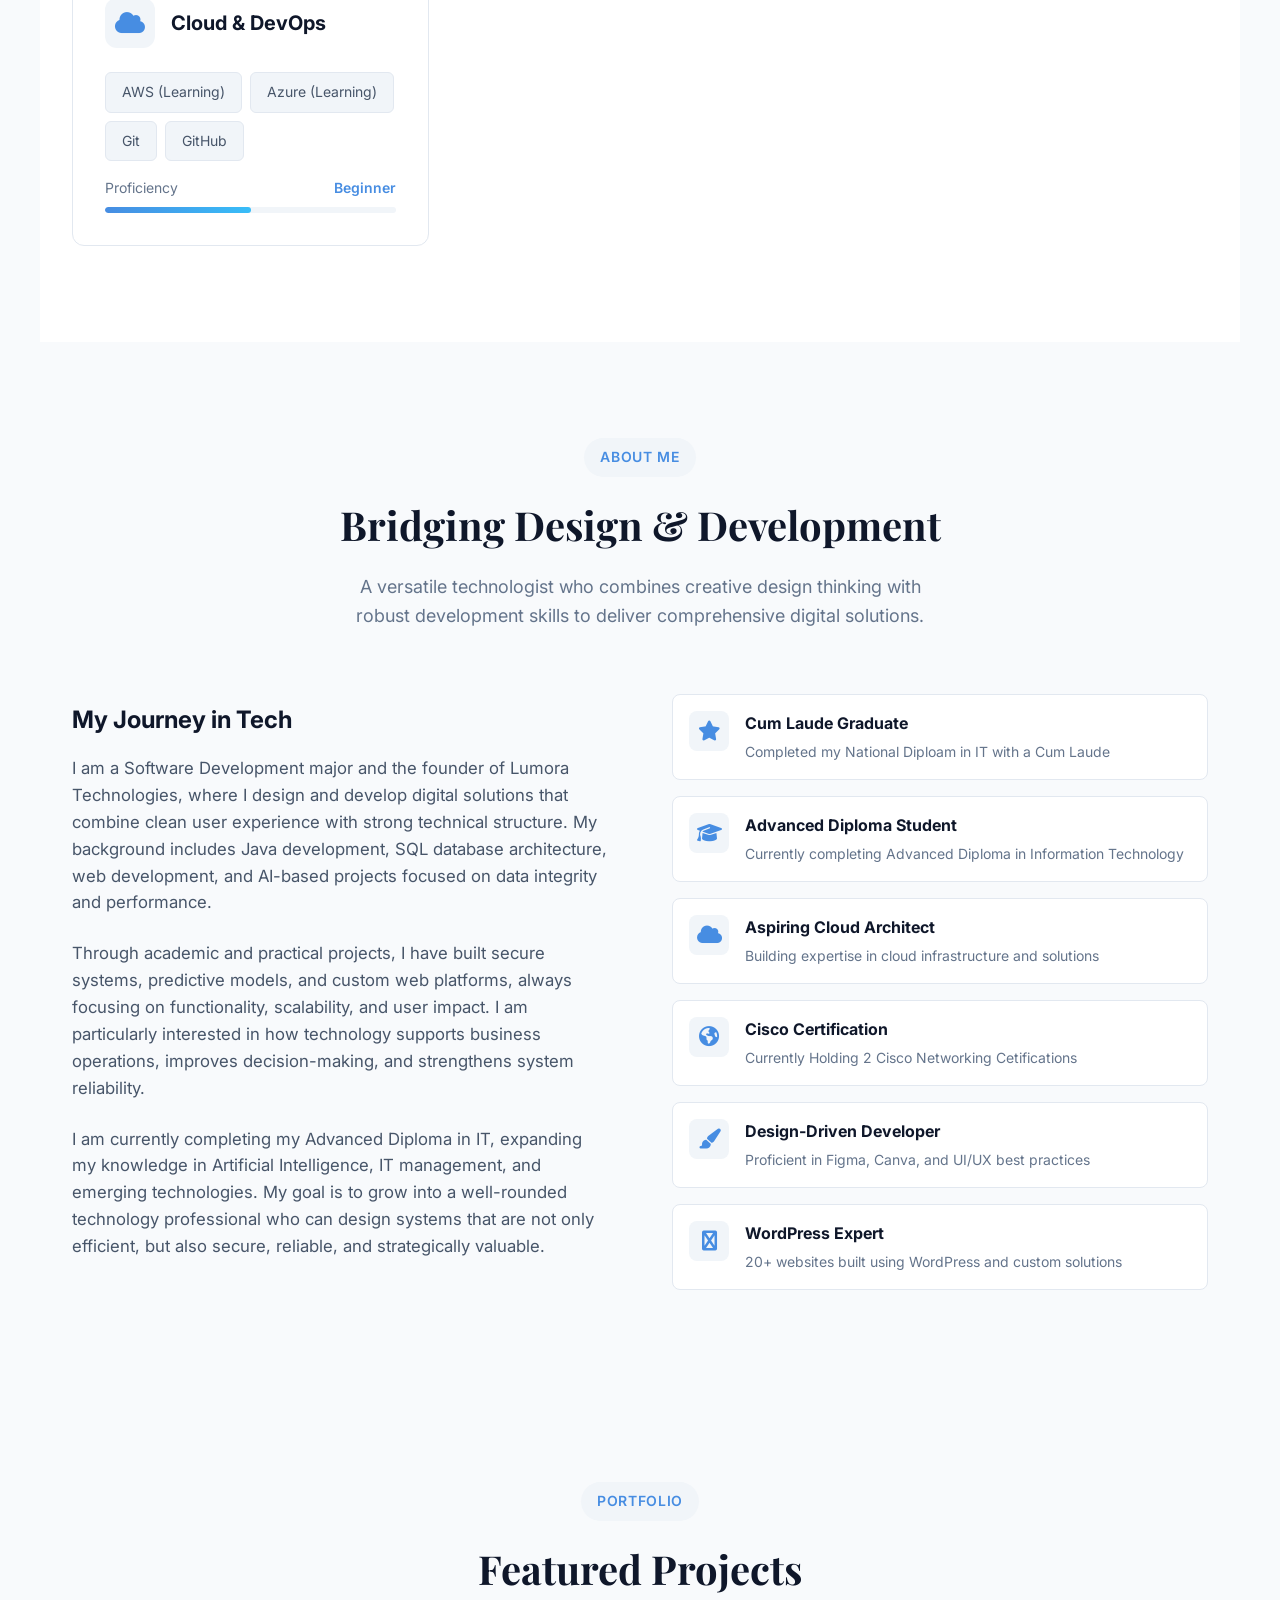
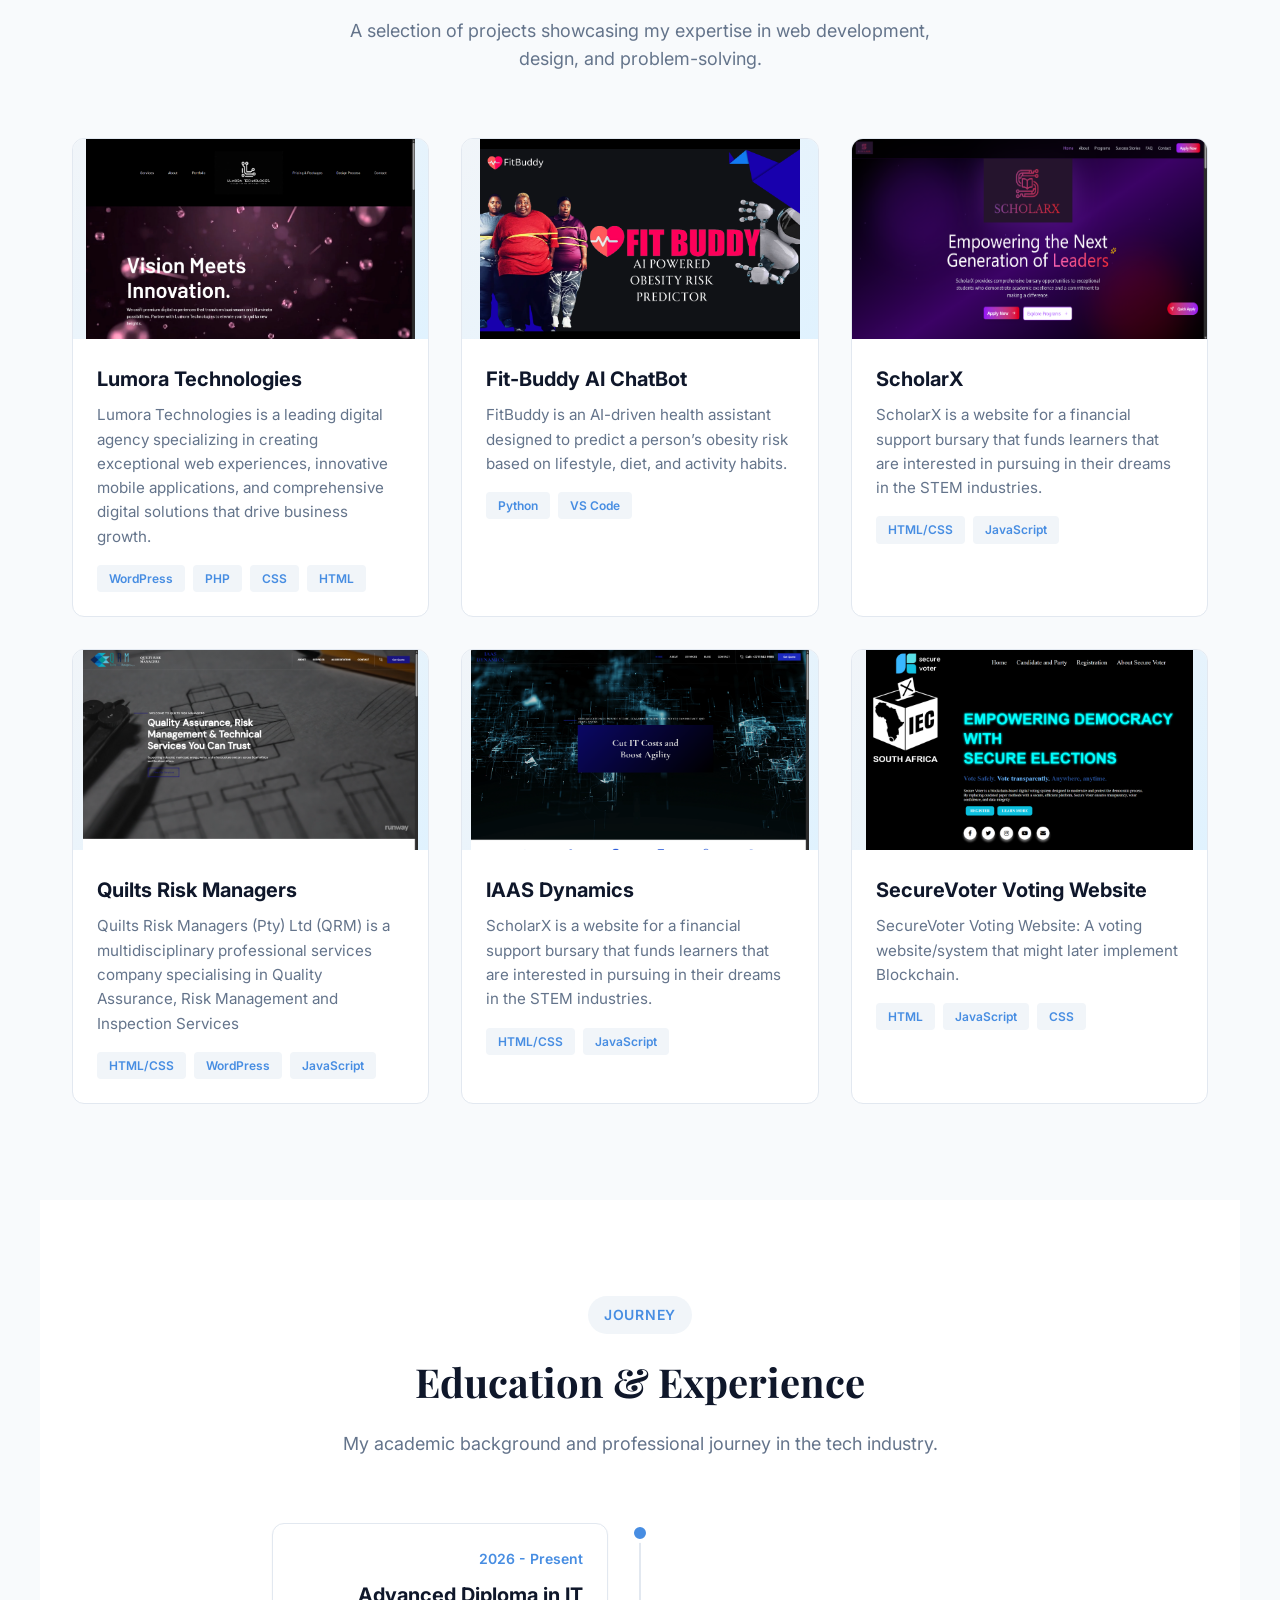
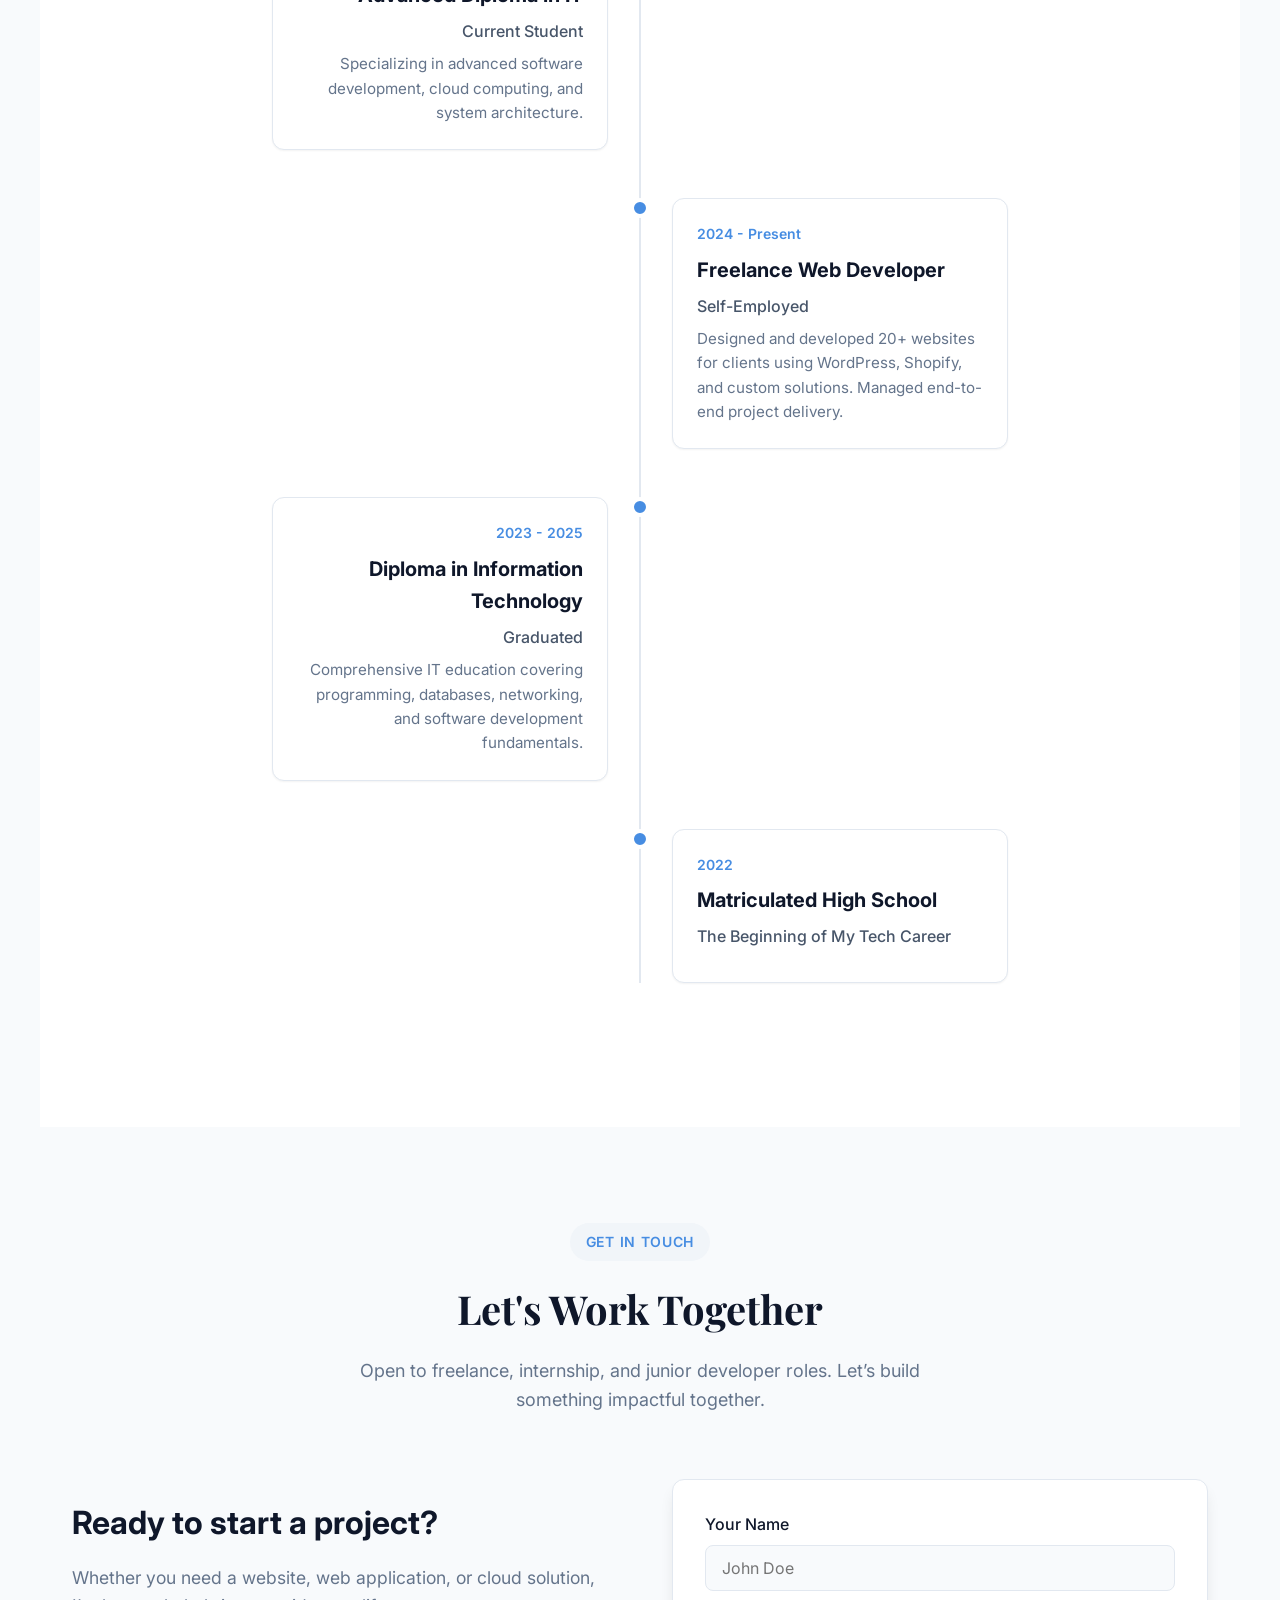
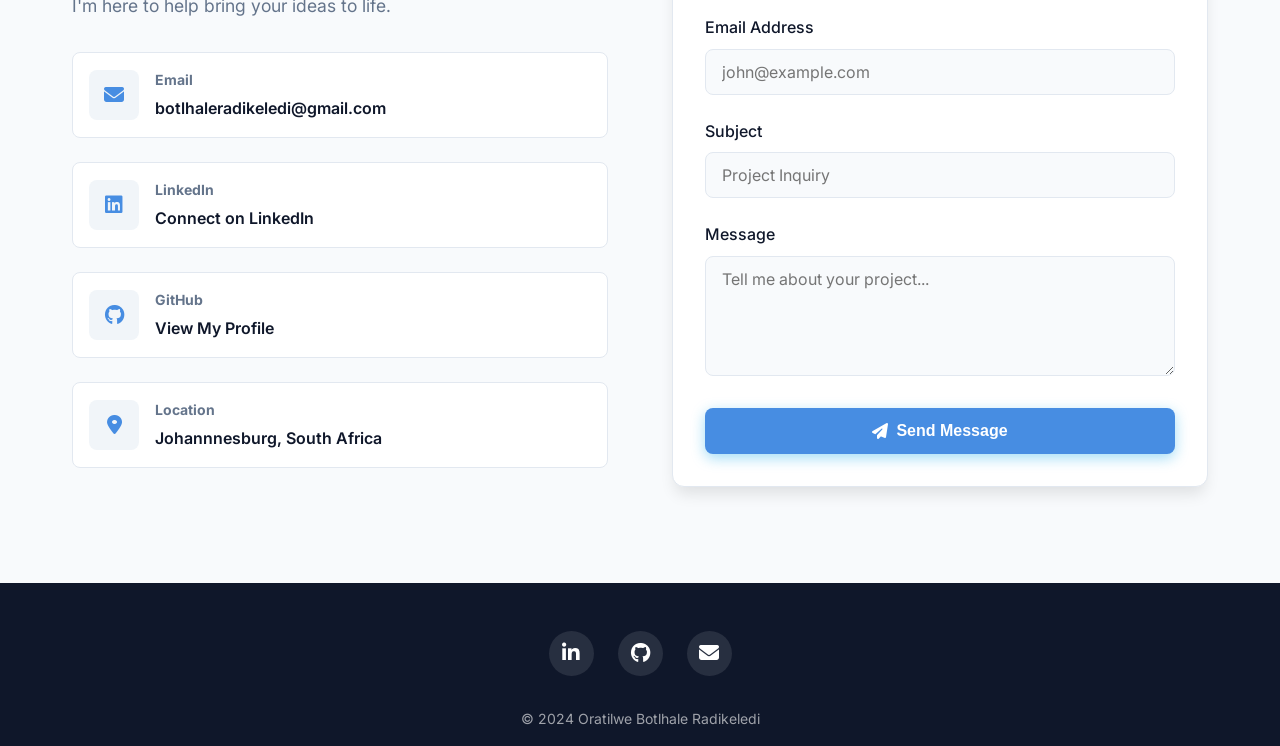
==== commit 4e121c5c: "Add files via upload" ====
--- a/index.html
+++ b/index.html
@@ -29,6 +29,7 @@
                 <li><a href="#about">About</a></li>
                 <li><a href="#skills">Skills</a></li>
                 <li><a href="portfolio.html">Projects</a></li>
+                <li><a href="web_design.html">Web Design Projects</a></li>
                 <li><a href="#experience">Experience</a></li>
                 <li><a href="#contact">Contact</a></li>
             </ul>
@@ -378,6 +379,45 @@
                     </div>
                 </div>
             </div>
+            
+            <div class="project-card scroll-reveal">
+                <div class="project-image">
+                    <img src="IMAGES/QRM.png" alt="scholarX" class="project-image">
+                    <div class="project-overlay">
+                        <a href="https://github.com/OratilweBotlhale/ScholarX" class="project-link" title="View Code">
+                            <i class="fab fa-github"></i>
+                        </a>
+                    </div>
+                </div>
+                <div class="project-content">
+                    <h3>Quilts Risk Managers</h3>
+                    <p>Quilts Risk Managers (Pty) Ltd (QRM) is a multidisciplinary professional services company specialising in Quality Assurance, Risk Management and Inspection Services</p>
+                    <div class="project-tech">
+                        <span>HTML/CSS</span>
+                        <span>WordPress</span>
+                        <span>JavaScript</span>
+                    </div>
+                </div>
+            </div>
+
+            <div class="project-card scroll-reveal">
+                <div class="project-image">
+                    <img src="IMAGES/itbusiness.png" alt="scholarX" class="project-image">
+                    <div class="project-overlay">
+                        <a href="https://github.com/OratilweBotlhale/ScholarX" class="project-link" title="View Code">
+                            <i class="fab fa-github"></i>
+                        </a>
+                    </div>
+                </div>
+                <div class="project-content">
+                    <h3>IAAS Dynamics</h3>
+                    <p>ScholarX is a website for a financial support bursary that funds learners that are interested in pursuing in their dreams in the STEM industries.</p>
+                    <div class="project-tech">
+                        <span>HTML/CSS</span>
+                        <span>JavaScript</span>
+                    </div>
+                </div>
+            </div>
 
             <div class="project-card scroll-reveal">
                 <div class="project-image">
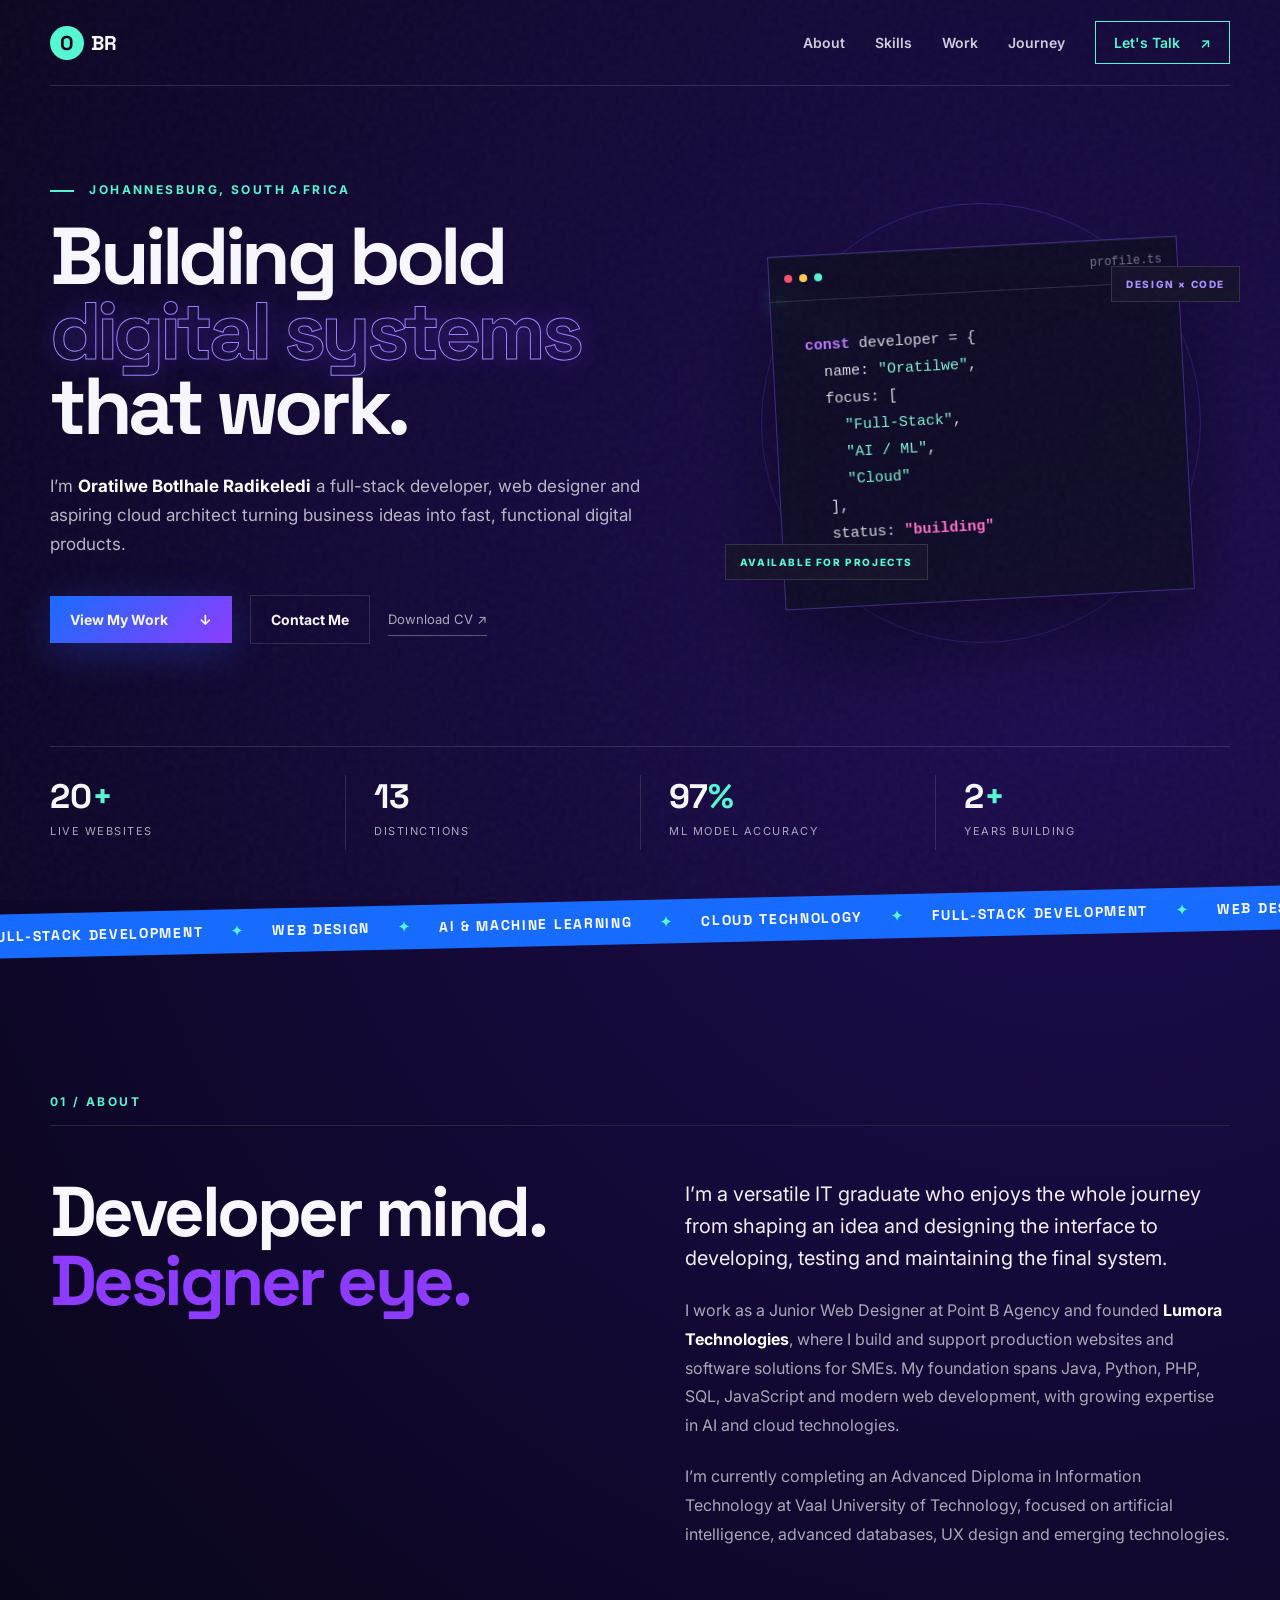
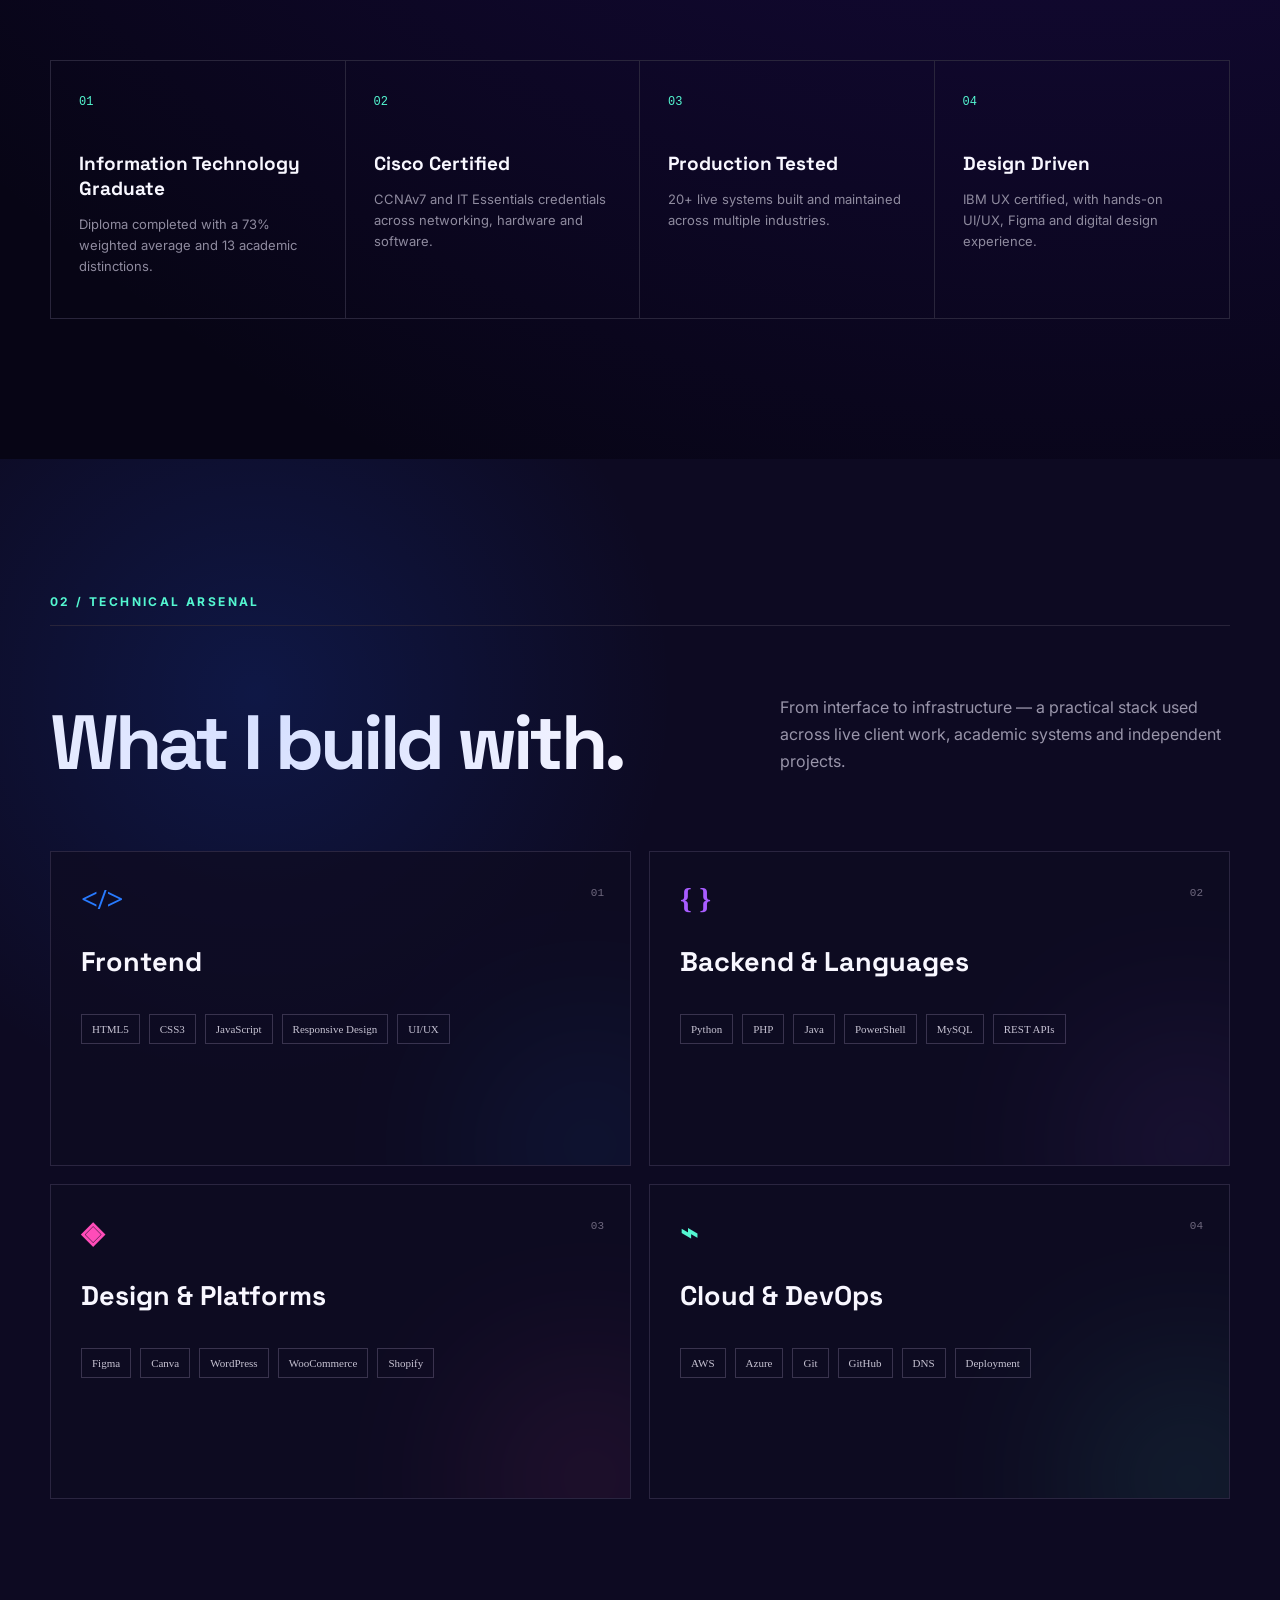
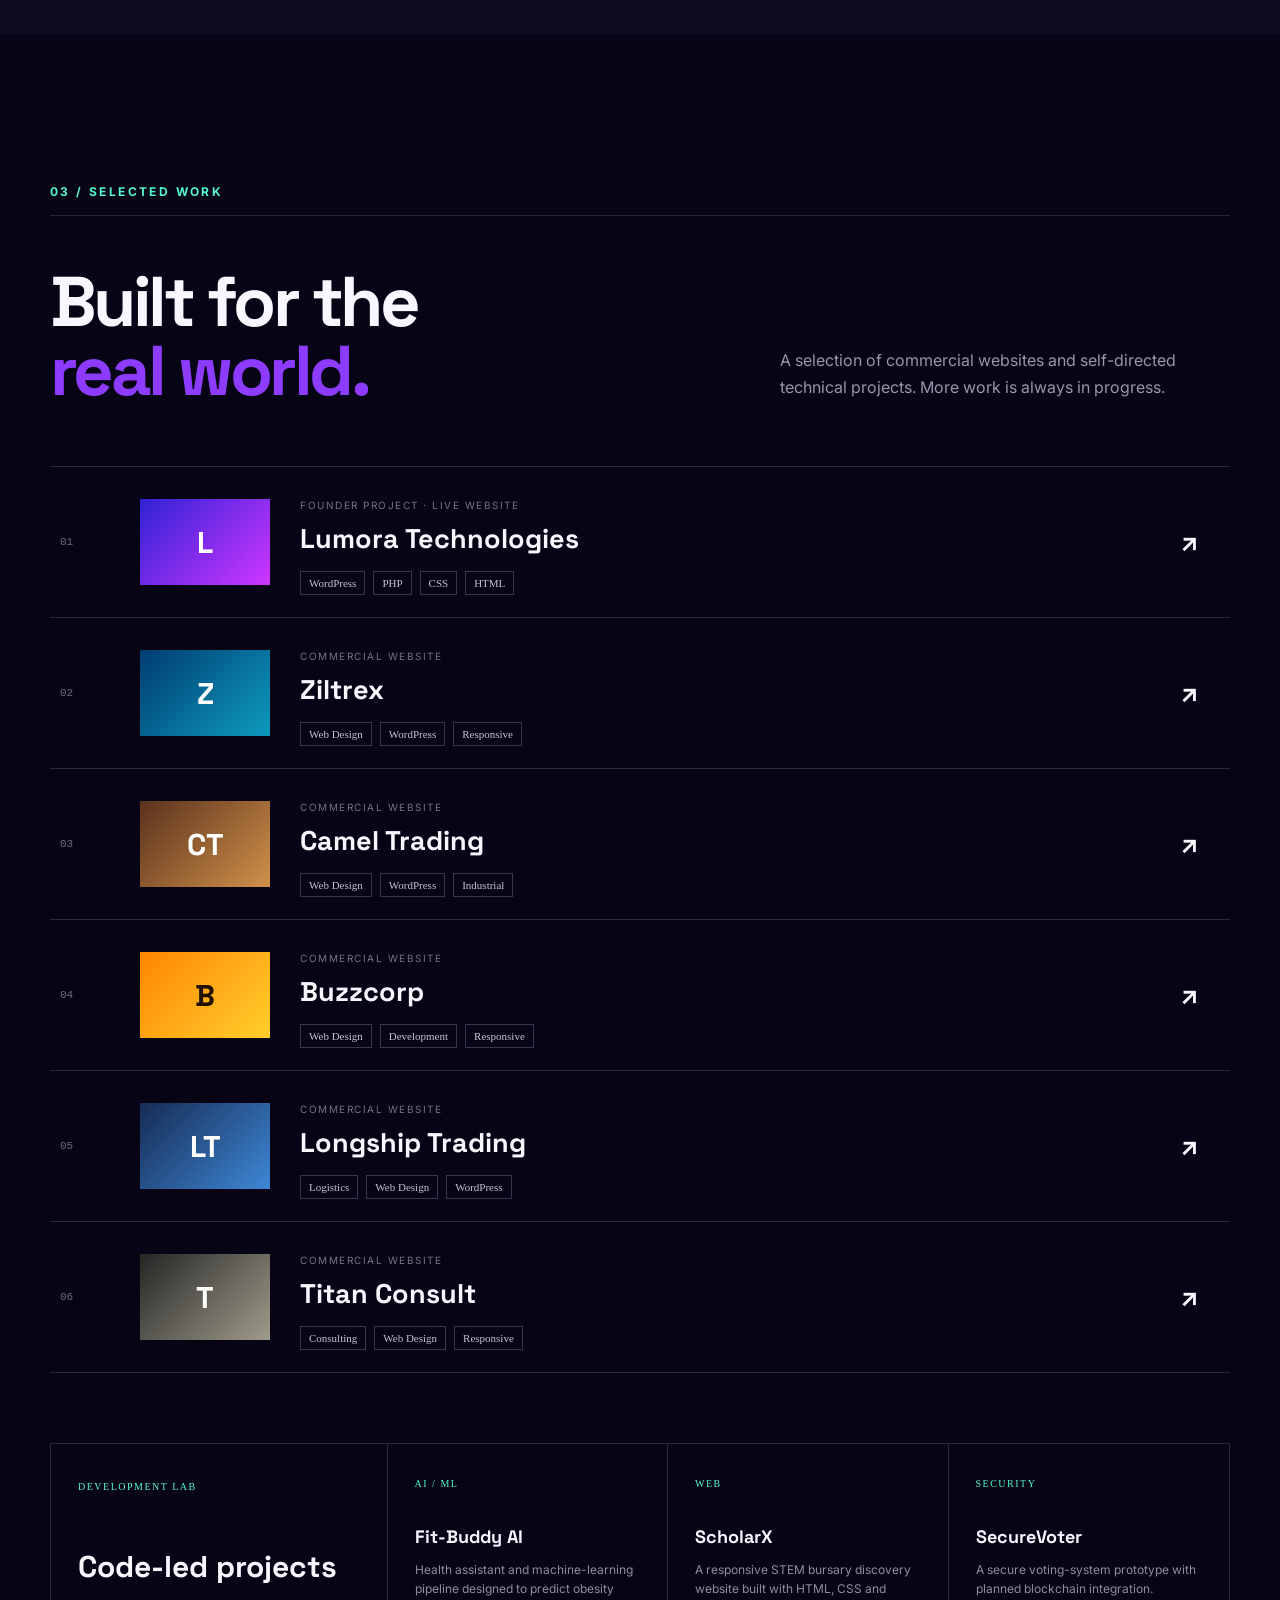
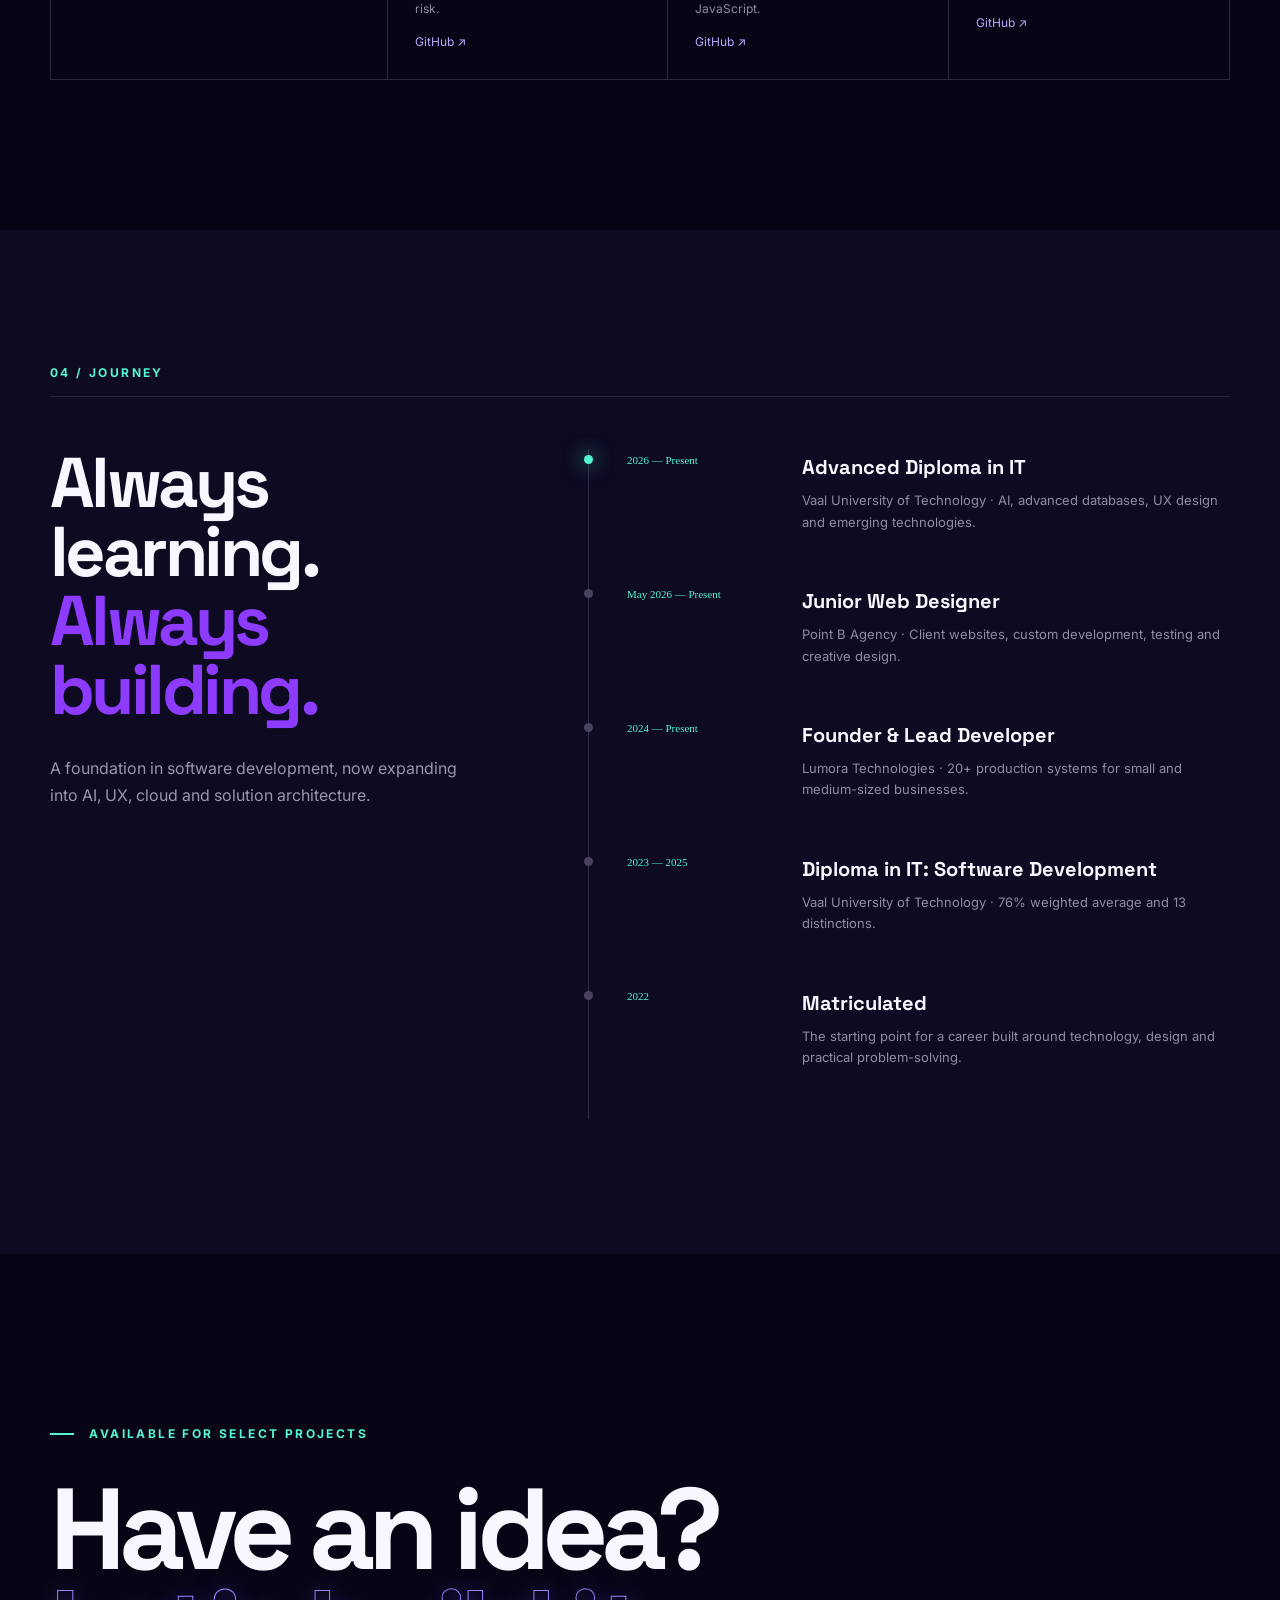
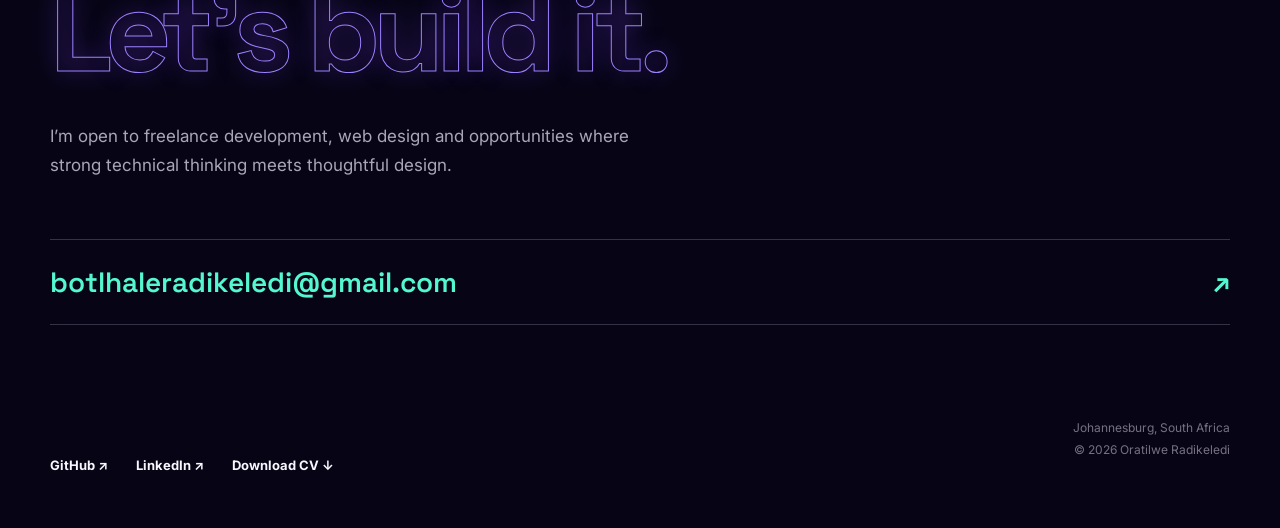
==== commit 8e3824d3: "Replace existing portfolio with new website" ====
--- a/index.html
+++ b/index.html
@@ -1,600 +1,144 @@
-<!DOCTYPE html>
-<html lang="en">
-<head>
-    <meta charset="UTF-8">
-    <meta name="viewport" content="width=device-width, initial-scale=1.0">
-    <title>Oratilwe Botlhale Radikeledi | Full-Stack Developer & Cloud Architect</title>
-    <meta name="description" content="Portfolio of Oratilwe Botlhale Radikeledi - IT Graduate, Web Developer, Software Developer & Aspiring Cloud Architect. 20+ WordPress sites built.">
-
-    <!-- Fonts -->
-    <link rel="preconnect" href="https://fonts.googleapis.com">
-    <link rel="preconnect" href="https://fonts.gstatic.com" crossorigin>
-    <link href="https://fonts.googleapis.com/css2?family=Inter:wght@300;400;500;600;700;800&family=Playfair+Display:wght@600;700&display=swap" rel="stylesheet">
-    <link rel="stylesheet" href="style.css">
-
-    <!-- Icons -->
-    <link rel="stylesheet" href="https://cdnjs.cloudflare.com/ajax/libs/font-awesome/6.4.0/css/all.min.css">
-
-<base target="_blank">
-</head>
-<body>
-    <!-- Navigation -->
-    <nav id="navbar">
-        <div class="nav-container">
-            <a href="#" class="logo">
-                <i class="fas fa-code"></i>
-                <span>OB</span>Radikeledi
-            </a>
-            <ul class="nav-links">
-                <li><a href="#about">About</a></li>
-                <li><a href="#skills">Skills</a></li>
-                <li><a href="portfolio.html">Projects</a></li>
-                <li><a href="web_design.html">Web Design Projects</a></li>
-                <li><a href="#experience">Experience</a></li>
-                <li><a href="#contact">Contact</a></li>
-            </ul>
-            <button class="mobile-menu-btn" onclick="toggleMobileMenu()">
-                <i class="fas fa-bars"></i>
-            </button>
-        </div>
-    </nav>
-
-    <!-- Hero Section -->
-    <section class="hero">
-        <div class="hero-container">
-            <div class="hero-content">
-                <div class="hero-badge">
-                    <i class="fas fa-circle"></i>
-                    Available for Opportunities
-                </div>
-                <h1>
-                    Hi, I'm <span>Oratilwe Botlhale Radikeledi</span>
-                </h1>
-                <p class="hero-subtitle">Full-Stack Developer • Web Designer • Aspiring Cloud Architect</p>
-                <p class="hero-description">
-                    Recent IT Graduate and current Advanced Diploma student with expertise in IT Networking, building websites and developing modern web solutions. 
-                    Passionate about creating and mastering her skills in the Tech field.
-                </p>
-                <div class="hero-buttons">
-                    <a href="portfolio.html" class="btn btn-primary">
-                        <i class="fas fa-eye"></i>
-                        View My Work
-                    </a>
-                    <a href="#contact" class="btn btn-secondary">
-                        <i class="fas fa-paper-plane"></i>
-                        Get In Touch
-                    </a>
-                    <a href="cv.pdf" class="btn btn-primary">
-                        View CV
-                            </a>
-                </div>
-                <div class="hero-stats">
-                    <div class="stat">
-                        <span class="stat-number">20+</span>
-                        <span class="stat-label">Websites Built</span>
-                    </div>
-                    <div class="stat">
-                        <span class="stat-number">8+</span>
-                        <span class="stat-label">Technologies</span>
-                    </div>
-                    <div class="stat">
-                        <span class="stat-number">1</span>
-                        <span class="stat-label">Years Experience</span>
-                    </div>
-                </div>
-            </div>
-            <div class="hero-visual">
-                <div class="code-window">
-                    <div class="code-header">
-                        <div class="dot dot-red"></div>
-                        <div class="dot dot-yellow"></div>
-                        <div class="dot dot-green"></div>
-                        <span style="margin-left: 1rem; color: var(--text-muted); font-size: 0.875rem;">developer.js</span>
-                    </div>
-                    <div class="code-content">
-                        <div class="code-line">
-                            <span class="keyword">const</span> <span class="function">developer</span> = {
-                        </div>
-                        <div class="code-line">
-                            &nbsp;&nbsp;name: <span class="string">"Oratilwe"</span>,
-                        </div>
-                        <div class="code-line">
-                            &nbsp;&nbsp;role: <span class="string">"Full-Stack Dev"</span>,
-                        </div>
-                        <div class="code-line">
-                            &nbsp;&nbsp;passion: <span class="string">"Building things"</span>,
-                        </div>
-                        <div class="code-line">
-                            &nbsp;&nbsp;<span class="function">createAwesome</span>: () => <span class="string">"Let's code!"</span>
-                        </div>
-                        <div class="code-line">};</div>
-                    </div>
-                </div>
-            </div>
-        </div>
-    </section>
-
-        <!-- Skills Section -->
-    <section id="skills" class="section" style="background: var(--secondary-bg);">
-            <div class="section-header scroll-reveal">
-                <span class="section-tag">Technical Arsenal</span>
-                <h2 class="section-title">Skills & Technologies</h2>
-                <p class="section-subtitle">
-                    A comprehensive toolkit spanning frontend, backend, design, and cloud technologies.
-                </p>
-            </div>
-            <div class="skills-container">
-                <div class="skill-category scroll-reveal">
-                    <div class="skill-header">
-                        <div class="skill-icon">
-                            <i class="fas fa-code"></i>
-                        </div>
-                        <h3>Frontend Development</h3>
-                    </div>
-                    <div class="skill-tags">
-                        <span class="skill-tag">HTML5</span>
-                        <span class="skill-tag">CSS3</span>
-                        <span class="skill-tag">JavaScript</span>
-                        <span class="skill-tag">Responsive Design</span>
-                    </div>
-                    <div class="skill-level">
-                        <div style="display: flex; justify-content: space-between; margin-bottom: 0.5rem;">
-                            <span style="font-size: 0.875rem; color: var(--text-muted);">Proficiency</span>
-                            <span style="font-size: 0.875rem; color: var(--accent-color); font-weight: 600;">Advanced</span>
-                        </div>
-                        <div class="skill-bar">
-                            <div class="skill-progress" style="width: 90%;"></div>
-                        </div>
-                    </div>
-                </div>
-    
-                <div class="skill-category scroll-reveal">
-                    <div class="skill-header">
-                        <div class="skill-icon">
-                            <i class="fas fa-server"></i>
-                        </div>
-                        <h3>Backend & Languages</h3>
-                    </div>
-                    <div class="skill-tags">
-                        <span class="skill-tag">Python</span>
-                        <span class="skill-tag">PHP</span>
-                        <span class="skill-tag">Powershell</span>
-                        <span class="skill-tag">Java</span>
-                        <span class="skill-tag">C#</span>
-                        <span class="skill-tag">MySQL</span>
-                    </div>
-                    <div class="skill-level">
-                        <div style="display: flex; justify-content: space-between; margin-bottom: 0.5rem;">
-                            <span style="font-size: 0.875rem; color: var(--text-muted);">Proficiency</span>
-                            <span style="font-size: 0.875rem; color: var(--accent-color); font-weight: 600;">Good</span>
-                        </div>
-                        <div class="skill-bar">
-                            <div class="skill-progress" style="width: 50%;"></div>
-                        </div>
-                    </div>
-                </div>
-    
-                <div class="skill-category scroll-reveal">
-                    <div class="skill-header">
-                        <div class="skill-icon">
-                            <i class="fas fa-palette"></i>
-                        </div>
-                        <h3>Design & No-Code</h3>
-                    </div>
-                    <div class="skill-tags">
-                        <span class="skill-tag">Figma</span>
-                        <span class="skill-tag">Canva</span>
-                        <span class="skill-tag">WordPress</span>
-                        <span class="skill-tag">Shopify</span>
-                        <span class="skill-tag">Webflow</span>
-                    </div>
-                    <div class="skill-level">
-                        <div style="display: flex; justify-content: space-between; margin-bottom: 0.5rem;">
-                            <span style="font-size: 0.875rem; color: var(--text-muted);">Proficiency</span>
-                            <span style="font-size: 0.875rem; color: var(--accent-color); font-weight: 600;">Expert</span>
-                        </div>
-                        <div class="skill-bar">
-                            <div class="skill-progress" style="width: 95%;"></div>
-                        </div>
-                    </div>
-                </div>
-    
-                <div class="skill-category scroll-reveal">
-                    <div class="skill-header">
-                        <div class="skill-icon">
-                            <i class="fas fa-cloud"></i>
-                        </div>
-                        <h3>Cloud & DevOps</h3>
-                    </div>
-                    <div class="skill-tags">
-                        <span class="skill-tag">AWS (Learning)</span>
-                        <span class="skill-tag">Azure (Learning)</span>
-                        <span class="skill-tag">Git</span>
-                        <span class="skill-tag">GitHub</span>
-                    </div>
-                    <div class="skill-level">
-                        <div style="display: flex; justify-content: space-between; margin-bottom: 0.5rem;">
-                            <span style="font-size: 0.875rem; color: var(--text-muted);">Proficiency</span>
-                            <span style="font-size: 0.875rem; color: var(--accent-color); font-weight: 600;">Beginner</span>
-                        </div>
-                        <div class="skill-bar">
-                            <div class="skill-progress" style="width: 50%;"></div>
-                        </div>
-                    </div>
-                </div>
-            </div>
-        </section>
-
-    <!-- About Section -->
-    <section id="about" class="section">
-        <div class="section-header scroll-reveal">
-            <span class="section-tag">About Me</span>
-            <h2 class="section-title">Bridging Design & Development</h2>
-            <p class="section-subtitle">
-                A versatile technologist who combines creative design thinking with robust development skills 
-                to deliver comprehensive digital solutions.
-            </p>
-        </div>
-        <div class="about-grid">
-            <div class="about-content scroll-reveal">
-                <h3>My Journey in Tech</h3>
-                <p>
-                    I am a Software Development major and the founder of Lumora Technologies, where I design and develop digital solutions that combine clean user experience with strong technical structure. 
-                    My background includes Java development, SQL database architecture, web development, and AI-based projects focused on data integrity and performance.
-
-                <p>Through academic and practical projects, I have built secure systems, predictive models, and custom web platforms, always focusing on functionality, scalability, and user impact. 
-I am particularly interested in how technology supports business operations, improves decision-making, and strengthens system reliability.</p>
-
-               <p> I am currently completing my Advanced Diploma in IT, expanding my knowledge in Artificial Intelligence, IT management, and emerging technologies. 
-                My goal is to grow into a well-rounded technology professional who can design systems that are not only efficient, but also secure, reliable, and strategically valuable.
-                </p>
-                
-            </div>
-            <div class="about-highlights scroll-reveal">
-                <div class="highlight-item">
-                    <div class="highlight-icon">
-                        <i class="fas fa-star"></i>
-                    </div>               
-                    <div class="highlight-text">
-                        <h4>Cum Laude Graduate</h4>
-                        <p>Completed my National Diploam in IT with a Cum Laude</p>
-                    </div>
-                </div>
-                <div class="highlight-item">
-                    <div class="highlight-icon">
-                        <i class="fas fa-graduation-cap"></i>
-                    </div>               
-                    <div class="highlight-text">
-                        <h4>Advanced Diploma Student</h4>
-                        <p>Currently completing Advanced Diploma in Information Technology</p>
-                    </div>
-                </div>
-                <div class="highlight-item">
-                    <div class="highlight-icon">
-                        <i class="fas fa-cloud"></i>
-                    </div>
-                    <div class="highlight-text">
-                        <h4>Aspiring Cloud Architect</h4>
-                        <p>Building expertise in cloud infrastructure and solutions</p>
-                    </div>
-                </div>
-                <div class="highlight-item">
-                    <div class="highlight-icon">
-                        <i class="fas fa-earth"></i>
-                    </div>               
-                    <div class="highlight-text">
-                        <h4>Cisco Certification</h4>
-                        <p>Currently Holding 2 Cisco Networking Cetifications</p>
-                    </div>
-                </div>
-                <div class="highlight-item">
-                    <div class="highlight-icon">
-                        <i class="fas fa-paint-brush"></i>
-                    </div>
-                    <div class="highlight-text">
-                        <h4>Design-Driven Developer</h4>
-                        <p>Proficient in Figma, Canva, and UI/UX best practices</p>
-                    </div>
-                </div>
-                <div class="highlight-item">
-                    <div class="highlight-icon">
-                        <i class="fas fa-wordpress"></i>
-                    </div>
-                    <div class="highlight-text">
-                        <h4>WordPress Expert</h4>
-                        <p>20+ websites built using WordPress and custom solutions</p>
-                    </div>
-                </div>
-            </div>
-        </div>
-    </section>
-
-    <!-- Projects Section -->
-    <section id="projects" class="section">
-        <div class="section-header scroll-reveal">
-            <span class="section-tag">Portfolio</span>
-            <h2 class="section-title">Featured Projects</h2>
-            <p class="section-subtitle">
-                A selection of projects showcasing my expertise in web development, design, and problem-solving.
-            </p>
-        </div>
-        <div class="projects-grid">
-            <div class="project-card scroll-reveal">
-                <div class="project-image">
-                    <img src="IMAGES/lumoratechnologies.png" alt="lumoratechnologies" class="project-image">
-                    <div class="project-overlay">
-                        <a href="https://lumoratechnologies.co.za/" class="project-link" title="View Live">
-                            <i class="fas fa-external-link-alt"></i>
-                        </a>
-                        
-                    </div>
-                </div>
-                <div class="project-content">
-                    <h3>Lumora Technologies</h3>
-                    <p>Lumora Technologies is a leading digital agency specializing in creating exceptional web experiences, innovative mobile applications, and comprehensive digital solutions that drive business growth.</p>
-                    <div class="project-tech">
-                        <span>WordPress</span>
-                        <span>PHP</span>
-                        <span>CSS</span>
-                        <span>HTML</span>
-                    </div>
-                </div>
-            </div>
-
-            <div class="project-card scroll-reveal">
-                <div class="project-image">
-                    <img src="IMAGES/fitbuddy.png" alt="fitbuddy" class="project-image">
-                    <div class="project-overlay">
-                        
-                        <a href="https://github.com/OratilweBotlhale/PythonSoftbot" class="project-link" title="View Code">
-                            <i class="fab fa-github"></i>
-                        </a>
-                    </div>
-                </div>
-                <div class="project-content">
-                    <h3>Fit-Buddy AI ChatBot</h3>
-                    <p>FitBuddy is an AI-driven health assistant designed to predict a person’s obesity risk based on lifestyle, diet, and activity habits.</p>
-                    <div class="project-tech">
-                        <span>Python</span>
-                        <span>VS Code</span>
-                    </div>
-                </div>
-            </div>
-
-            <div class="project-card scroll-reveal">
-                <div class="project-image">
-                    <img src="IMAGES/scholarX.png" alt="scholarX" class="project-image">
-                    <div class="project-overlay">
-                        <a href="https://github.com/OratilweBotlhale/ScholarX" class="project-link" title="View Code">
-                            <i class="fab fa-github"></i>
-                        </a>
-                    </div>
-                </div>
-                <div class="project-content">
-                    <h3>ScholarX</h3>
-                    <p>ScholarX is a website for a financial support bursary that funds learners that are interested in pursuing in their dreams in the STEM industries.</p>
-                    <div class="project-tech">
-                        <span>HTML/CSS</span>
-                        <span>JavaScript</span>
-                    </div>
-                </div>
-            </div>
-            
-            <div class="project-card scroll-reveal">
-                <div class="project-image">
-                    <img src="IMAGES/QRM.png" alt="scholarX" class="project-image">
-                    <div class="project-overlay">
-                        <a href="https://github.com/OratilweBotlhale/ScholarX" class="project-link" title="View Code">
-                            <i class="fab fa-github"></i>
-                        </a>
-                    </div>
-                </div>
-                <div class="project-content">
-                    <h3>Quilts Risk Managers</h3>
-                    <p>Quilts Risk Managers (Pty) Ltd (QRM) is a multidisciplinary professional services company specialising in Quality Assurance, Risk Management and Inspection Services</p>
-                    <div class="project-tech">
-                        <span>HTML/CSS</span>
-                        <span>WordPress</span>
-                        <span>JavaScript</span>
-                    </div>
-                </div>
-            </div>
-
-            <div class="project-card scroll-reveal">
-                <div class="project-image">
-                    <img src="IMAGES/itbusiness.png" alt="scholarX" class="project-image">
-                    <div class="project-overlay">
-                        <a href="https://github.com/OratilweBotlhale/ScholarX" class="project-link" title="View Code">
-                            <i class="fab fa-github"></i>
-                        </a>
-                    </div>
-                </div>
-                <div class="project-content">
-                    <h3>IAAS Dynamics</h3>
-                    <p>ScholarX is a website for a financial support bursary that funds learners that are interested in pursuing in their dreams in the STEM industries.</p>
-                    <div class="project-tech">
-                        <span>HTML/CSS</span>
-                        <span>JavaScript</span>
-                    </div>
-                </div>
-            </div>
-
-            <div class="project-card scroll-reveal">
-                <div class="project-image">
-                    <img src="IMAGES/securevoter.png" alt="securevoter" class="project-image">
-                    <div class="project-overlay">
-                        <a href="https://github.com/OratilweBotlhale/VotingSystem" class="project-link" title="View Code">
-                            <i class="fab fa-github"></i>
-                        </a>
-                    </div>
-                </div>
-                <div class="project-content">
-                    <h3>SecureVoter Voting Website</h3>
-                    <p>SecureVoter Voting Website: A voting website/system that might later implement Blockchain.</p>
-                    <div class="project-tech">
-                        <span>HTML</span>
-                        <span>JavaScript</span>
-                        <span>CSS</span>
-                    </div>
-                </div>
-            </div>  
-        </div>
-    </section>
-
-    <!-- Experience Section -->
-    <section id="experience" class="section" style="background: var(--secondary-bg);">
-        <div class="section-header scroll-reveal">
-            <span class="section-tag">Journey</span>
-            <h2 class="section-title">Education & Experience</h2>
-            <p class="section-subtitle">
-                My academic background and professional journey in the tech industry.
-            </p>
-        </div>
-        <div class="timeline">
-            <div class="timeline-item scroll-reveal">
-                <div class="timeline-dot"></div>
-                <div class="timeline-content">
-                    <div class="timeline-date">2026 - Present</div>
-                    <h3>Advanced Diploma in IT</h3>
-                    <h4>Current Student</h4>
-                    <p>Specializing in advanced software development, cloud computing, and system architecture.</p>
-                </div>
-            </div>
-
-            <div class="timeline-item scroll-reveal">
-                <div class="timeline-dot"></div>
-                <div class="timeline-content">
-                    <div class="timeline-date">2024 - Present</div>
-                    <h3>Freelance Web Developer</h3>
-                    <h4>Self-Employed</h4>
-                    <p>Designed and developed 20+ websites for clients using WordPress, Shopify, and custom solutions. Managed end-to-end project delivery.</p>
-                </div>
-            </div>
-
-            <div class="timeline-item scroll-reveal">
-                <div class="timeline-dot"></div>
-                <div class="timeline-content">
-                    <div class="timeline-date">2023 - 2025</div>
-                    <h3>Diploma in Information Technology</h3>
-                    <h4>Graduated</h4>
-                    <p>Comprehensive IT education covering programming, databases, networking, and software development fundamentals.</p>
-                </div>
-            </div>
-
-            <div class="timeline-item scroll-reveal">
-                <div class="timeline-dot"></div>
-                <div class="timeline-content">
-                    <div class="timeline-date">2022</div>
-                    <h3>Matriculated High School</h3>
-                    <h4>The Beginning of My Tech Career</h4>
-                </div>
-            </div>
-        </div>
-    </section>
-
-    <!-- Contact Section -->
-    <section id="contact" class="section">
-        <div class="section-header scroll-reveal">
-            <span class="section-tag">Get In Touch</span>
-            <h2 class="section-title">Let's Work Together</h2>
-            <p class="section-subtitle">
-                Open to freelance, internship, and junior developer roles. Let’s build something impactful together.
-            </p>
-        </div>
-        <div class="contact-container">
-            <div class="contact-info scroll-reveal">
-                <h3>Ready to start a project?</h3>
-                <p>Whether you need a website, web application, or cloud solution, I'm here to help bring your ideas to life.</p>
-
-                <div class="contact-methods">
-                    <div class="contact-method">
-                        <div class="contact-icon">
-                            <i class="fas fa-envelope"></i>
-                        </div>
-                        <div class="contact-details">
-                            <h4>Email</h4>
-                            <a href="mailto:botlhaleradikeledi@gmail.com">botlhaleradikeledi@gmail.com</a>
-                        </div>
-                    </div>
-
-                    <div class="contact-method">
-                        <div class="contact-icon">
-                            <i class="fab fa-linkedin"></i>
-                        </div>
-                        <div class="contact-details">
-                            <h4>LinkedIn</h4>
-                            <a href="https://www.linkedin.com/in/oratilwe-botlhale-radikeledi-1a133b292/" target="_blank">Connect on LinkedIn</a>
-                        </div>
-                    </div>
-
-                    <div class="contact-method">
-                        <div class="contact-icon">
-                            <i class="fab fa-github"></i>
-                        </div>
-                        <div class="contact-details">
-                            <h4>GitHub</h4>
-                            <a href="https://github.com/OratilweBotlhale" target="_blank">View My Profile</a>
-                        </div>
-                    </div>
-
-                    <div class="contact-method">
-                        <div class="contact-icon">
-                            <i class="fas fa-map-marker-alt"></i>
-                        </div>
-                        <div class="contact-details">
-                            <h4>Location</h4>
-                            <span style="font-weight: 600; color: var(--text-primary);">Johannnesburg, South Africa</span>
-                        </div>
-                    </div>
-                </div>
-            </div>
-
-            <div class="contact-form scroll-reveal">
-                <form id="contactForm" onsubmit="handleSubmit(event)">
-                    <div class="form-group">
-                        <label for="name">Your Name</label>
-                        <input type="text" id="name" name="name" required placeholder="John Doe">
-                    </div>
-                    <div class="form-group">
-                        <label for="email">Email Address</label>
-                        <input type="email" id="email" name="email" required placeholder="john@example.com">
-                    </div>
-                    <div class="form-group">
-                        <label for="subject">Subject</label>
-                        <input type="text" id="subject" name="subject" required placeholder="Project Inquiry">
-                    </div>
-                    <div class="form-group">
-                        <label for="message">Message</label>
-                        <textarea id="message" name="message" required placeholder="Tell me about your project..."></textarea>
-                    </div>
-                    <button type="submit" class="btn btn-primary" style="width: 100%; justify-content: center;">
-                        <i class="fas fa-paper-plane"></i>
-                        Send Message
-                    </button>
-                </form>
-            </div>
-        </div>
-    </section>
-
-    <!-- Footer -->
-    <footer>
-        <div class="footer-content">
-            <div class="footer-social">
-                <a href="https://www.linkedin.com/in/oratilwe-botlhale-radikeledi-1a133b292/" class="social-link" title="LinkedIn">
-                    <i class="fab fa-linkedin-in"></i>
-                </a>
-                <a href="https://github.com/OratilweBotlhale" class="social-link" title="GitHub">
-                    <i class="fab fa-github"></i>
-                </a>
-                <a href="mailto:botlhaleradikeledi@gmail.com" class="social-link" title="Email">
-                    <i class="fas fa-envelope"></i>
-                </a>
-            </div>
-            <p class="footer-text">
-                © 2024 Oratilwe Botlhale Radikeledi
-            </p>
-        </div>
-    </footer>
-    <script src="script.js"></script>
-</body>
-</html>+<!doctype html>
+<html lang="en">
+<head>
+  <meta charset="utf-8">
+  <meta name="viewport" content="width=device-width,initial-scale=1">
+  <meta name="theme-color" content="#070515">
+  <meta name="description" content="Portfolio of Oratilwe Botlhale Radikeledi — full-stack developer, web designer and aspiring cloud architect in Johannesburg.">
+  <title>Oratilwe Radikeledi | Full-Stack Developer & Web Designer</title>
+  <link rel="icon" type="image/svg+xml" href="data:image/svg+xml,%3Csvg xmlns='http://www.w3.org/2000/svg' viewBox='0 0 64 64'%3E%3Crect width='64' height='64' rx='14' fill='%23070515'/%3E%3Cpath d='M13 32 25 20v8h14v-8l12 12-12 12v-8H25v8Z' fill='%2354f7d1'/%3E%3C/svg%3E">
+  <link rel="preconnect" href="https://fonts.googleapis.com">
+  <link rel="preconnect" href="https://fonts.gstatic.com" crossorigin>
+  <link href="https://fonts.googleapis.com/css2?family=Inter:wght@400;500;600;700;800;900&family=Space+Grotesk:wght@500;600;700&display=swap" rel="stylesheet">
+  <link rel="stylesheet" href="styles.css">
+</head>
+<body>
+  <div class="noise" aria-hidden="true"></div>
+  <header class="site-header">
+    <a class="brand" href="#top" aria-label="Oratilwe Radikeledi home"><span>O</span>BR</a>
+    <button class="menu-toggle" aria-label="Open menu" aria-expanded="false"><i></i><i></i></button>
+    <nav aria-label="Main navigation">
+      <a href="#about">About</a><a href="#skills">Skills</a><a href="#work">Work</a><a href="#journey">Journey</a>
+      <a class="nav-cta" href="#contact">Let's Talk <span>↗</span></a>
+    </nav>
+  </header>
+
+  <main id="top">
+    <section class="hero section-shell">
+      <div class="hero-copy reveal">
+        <p class="eyebrow"><span></span> Johannesburg, South Africa</p>
+        <h1>Building bold<br><em>digital systems</em><br>that work.</h1>
+        <p class="hero-intro">I’m <strong>Oratilwe Botlhale Radikeledi</strong> a full-stack developer, web designer and aspiring cloud architect turning business ideas into fast, functional digital products.</p>
+        <div class="hero-actions">
+          <a class="button primary" href="#work">View My Work <span>↓</span></a>
+          <a class="button secondary" href="#contact">Contact Me</a>
+          <a class="text-link" href="Oratilwe_CV.pdf" download>Download CV <span>↗</span></a>
+        </div>
+      </div>
+      <div class="hero-visual reveal" aria-label="Code-inspired visual showing Oratilwe's roles">
+        <div class="orbit orbit-one"></div><div class="orbit orbit-two"></div>
+        <div class="code-card">
+          <div class="window-dots"><i></i><i></i><i></i><span>profile.ts</span></div>
+          <pre><code><b>const</b> developer = {
+  name: <em>"Oratilwe"</em>,
+  focus: [
+    <em>"Full-Stack"</em>,
+    <em>"AI / ML"</em>,
+    <em>"Cloud"</em>
+  ],
+  status: <strong>"building"</strong>
+};</code></pre>
+        </div>
+        <div class="float-label label-one">DESIGN × CODE</div>
+        <div class="float-label label-two">AVAILABLE FOR PROJECTS</div>
+      </div>
+      <div class="stats reveal">
+        <div><strong>20<span>+</span></strong><p>Live Websites</p></div>
+        <div><strong>13</strong><p>Distinctions</p></div>
+        <div><strong>97<span>%</span></strong><p>ML Model Accuracy</p></div>
+        <div><strong>2<span>+</span></strong><p>Years Building</p></div>
+      </div>
+    </section>
+
+    <section class="marquee" aria-label="Specialisms"><div>FULL-STACK DEVELOPMENT <span>✦</span> WEB DESIGN <span>✦</span> AI & MACHINE LEARNING <span>✦</span> CLOUD TECHNOLOGY <span>✦</span> FULL-STACK DEVELOPMENT <span>✦</span> WEB DESIGN <span>✦</span></div></section>
+
+    <section id="about" class="about section-shell">
+      <div class="section-kicker reveal">01 / About</div>
+      <div class="about-grid">
+        <h2 class="reveal">Developer mind.<br><span>Designer eye.</span></h2>
+        <div class="about-copy reveal">
+          <p class="lead">I’m a versatile IT graduate who enjoys the whole journey from shaping an idea and designing the interface to developing, testing and maintaining the final system.</p>
+          <p>I work as a Junior Web Designer at Point B Agency and founded <strong>Lumora Technologies</strong>, where I build and support production websites and software solutions for SMEs. My foundation spans Java, Python, PHP, SQL, JavaScript and modern web development, with growing expertise in AI and cloud technologies.</p>
+          <p>I’m currently completing an Advanced Diploma in Information Technology at Vaal University of Technology, focused on artificial intelligence, advanced databases, UX design and emerging technologies.</p>
+        </div>
+      </div>
+      <div class="credential-grid reveal">
+        <article><b>01</b><h3>Information Technology Graduate</h3><p>Diploma completed with a 73% weighted average and 13 academic distinctions.</p></article>
+        <article><b>02</b><h3>Cisco Certified</h3><p>CCNAv7 and IT Essentials credentials across networking, hardware and software.</p></article>
+        <article><b>03</b><h3>Production Tested</h3><p>20+ live systems built and maintained across multiple industries.</p></article>
+        <article><b>04</b><h3>Design Driven</h3><p>IBM UX certified, with hands-on UI/UX, Figma and digital design experience.</p></article>
+      </div>
+    </section>
+
+    <section id="skills" class="skills-section">
+      <div class="section-shell">
+        <div class="section-kicker light reveal">02 / Technical Arsenal</div>
+        <div class="skills-heading reveal"><h2>What I build with.</h2><p>From interface to infrastructure — a practical stack used across live client work, academic systems and independent projects.</p></div>
+        <div class="skills-grid">
+          <article class="skill-card accent-blue reveal"><div class="skill-icon">&lt;/&gt;</div><p>01</p><h3>Frontend</h3><div class="tags"><span>HTML5</span><span>CSS3</span><span>JavaScript</span><span>Responsive Design</span><span>UI/UX</span></div></article>
+          <article class="skill-card accent-purple reveal"><div class="skill-icon">{ }</div><p>02</p><h3>Backend & Languages</h3><div class="tags"><span>Python</span><span>PHP</span><span>Java</span><span>PowerShell</span><span>MySQL</span><span>REST APIs</span></div></article>
+          <article class="skill-card accent-pink reveal"><div class="skill-icon">◈</div><p>03</p><h3>Design & Platforms</h3><div class="tags"><span>Figma</span><span>Canva</span><span>WordPress</span><span>WooCommerce</span><span>Shopify</span></div></article>
+          <article class="skill-card accent-green reveal"><div class="skill-icon">⌁</div><p>04</p><h3>Cloud & DevOps</h3><div class="tags"><span>AWS</span><span>Azure</span><span>Git</span><span>GitHub</span><span>DNS</span><span>Deployment</span></div></article>
+        </div>
+      </div>
+    </section>
+
+    <section id="work" class="projects section-shell">
+      <div class="section-kicker reveal">03 / Selected Work</div>
+      <div class="projects-heading reveal"><h2>Built for the<br><span>real world.</span></h2><p>A selection of commercial websites and self-directed technical projects. More work is always in progress.</p></div>
+      <div class="project-list">
+        <a class="project featured reveal" href="https://lumoratechnologies.co.za/" target="_blank" rel="noopener"><div class="project-no">01</div><div class="project-art lumora"><span>L</span></div><div class="project-info"><p>Founder Project · Live Website</p><h3>Lumora Technologies</h3><div><span>WordPress</span><span>PHP</span><span>CSS</span><span>HTML</span></div></div><b>↗</b></a>
+        <a class="project reveal" href="https://ziltrex.co.za/" target="_blank" rel="noopener"><div class="project-no">02</div><div class="project-art ziltrex"><span>Z</span></div><div class="project-info"><p>Commercial Website</p><h3>Ziltrex</h3><div><span>Web Design</span><span>WordPress</span><span>Responsive</span></div></div><b>↗</b></a>
+        <a class="project reveal" href="https://camel-trading.co.za/" target="_blank" rel="noopener"><div class="project-no">03</div><div class="project-art camel"><span>CT</span></div><div class="project-info"><p>Commercial Website</p><h3>Camel Trading</h3><div><span>Web Design</span><span>WordPress</span><span>Industrial</span></div></div><b>↗</b></a>
+        <a class="project reveal" href="https://buzzcorp.co.za/" target="_blank" rel="noopener"><div class="project-no">04</div><div class="project-art buzz"><span>B</span></div><div class="project-info"><p>Commercial Website</p><h3>Buzzcorp</h3><div><span>Web Design</span><span>Development</span><span>Responsive</span></div></div><b>↗</b></a>
+        <a class="project reveal" href="https://longshiptrading.co.za/" target="_blank" rel="noopener"><div class="project-no">05</div><div class="project-art longship"><span>LT</span></div><div class="project-info"><p>Commercial Website</p><h3>Longship Trading</h3><div><span>Logistics</span><span>Web Design</span><span>WordPress</span></div></div><b>↗</b></a>
+        <a class="project reveal" href="https://titanconsult.co.uk/" target="_blank" rel="noopener"><div class="project-no">06</div><div class="project-art titan"><span>T</span></div><div class="project-info"><p>Commercial Website</p><h3>Titan Consult</h3><div><span>Consulting</span><span>Web Design</span><span>Responsive</span></div></div><b>↗</b></a>
+      </div>
+      <div class="lab-projects reveal">
+        <div class="lab-title"><p>Development Lab</p><h3>Code-led projects</h3></div>
+        <article><span>AI / ML</span><h4>Fit-Buddy AI</h4><p>Health assistant and machine-learning pipeline designed to predict obesity risk.</p><a href="https://github.com/OratilweBotlhale" target="_blank" rel="noopener">GitHub ↗</a></article>
+        <article><span>WEB</span><h4>ScholarX</h4><p>A responsive STEM bursary discovery website built with HTML, CSS and JavaScript.</p><a href="https://github.com/OratilweBotlhale" target="_blank" rel="noopener">GitHub ↗</a></article>
+        <article><span>SECURITY</span><h4>SecureVoter</h4><p>A secure voting-system prototype with planned blockchain integration.</p><a href="https://github.com/OratilweBotlhale" target="_blank" rel="noopener">GitHub ↗</a></article>
+      </div>
+    </section>
+
+    <section id="journey" class="journey">
+      <div class="section-shell">
+        <div class="section-kicker light reveal">04 / Journey</div>
+        <div class="journey-grid">
+          <div class="journey-title reveal"><h2>Always learning.<br><span>Always building.</span></h2><p>A foundation in software development, now expanding into AI, UX, cloud and solution architecture.</p></div>
+          <div class="timeline">
+            <article class="reveal active"><time>2026 — Present</time><div><h3>Advanced Diploma in IT</h3><p>Vaal University of Technology · AI, advanced databases, UX design and emerging technologies.</p></div></article>
+            <article class="reveal"><time>May 2026 — Present</time><div><h3>Junior Web Designer</h3><p>Point B Agency · Client websites, custom development, testing and creative design.</p></div></article>
+            <article class="reveal"><time>2024 — Present</time><div><h3>Founder & Lead Developer</h3><p>Lumora Technologies · 20+ production systems for small and medium-sized businesses.</p></div></article>
+            <article class="reveal"><time>2023 — 2025</time><div><h3>Diploma in IT: Software Development</h3><p>Vaal University of Technology · 76% weighted average and 13 distinctions.</p></div></article>
+            <article class="reveal"><time>2022</time><div><h3>Matriculated</h3><p>The starting point for a career built around technology, design and practical problem-solving.</p></div></article>
+          </div>
+        </div>
+      </div>
+    </section>
+
+    <section id="contact" class="contact section-shell">
+      <p class="eyebrow reveal"><span></span> Available for select projects</p>
+      <h2 class="reveal">Have an idea?<br><em>Let’s build it.</em></h2>
+      <p class="contact-copy reveal">I’m open to freelance development, web design and opportunities where strong technical thinking meets thoughtful design.</p>
+      <a class="email-link reveal" href="mailto:botlhaleradikeledi@gmail.com">botlhaleradikeledi@gmail.com <span>↗</span></a>
+      <div class="contact-bottom reveal">
+        <div><a href="https://github.com/OratilweBotlhale" target="_blank" rel="noopener">GitHub ↗</a><a href="https://www.linkedin.com/in/oratilwe-botlhale-radikeledi-1a133b292/" target="_blank" rel="noopener">LinkedIn ↗</a><a href="Oratilwe_CV.pdf" download>Download CV ↓</a></div>
+        <p>Johannesburg, South Africa<br>© 2026 Oratilwe Radikeledi</p>
+      </div>
+    </section>
+  </main>
+  <script src="script.js"></script>
+</body>
+</html>
--- a/styles.css
+++ b/styles.css
@@ -0,0 +1 @@
+:root{--bg:#070515;--ink:#f8f7ff;--muted:#aaa8bd;--blue:#176bff;--cyan:#54f7d1;--purple:#8d3bff;--pink:#ff3eb5;--line:rgba(255,255,255,.13);--shell:min(1180px,calc(100vw - 48px));font-family:Inter,system-ui,sans-serif;color:var(--ink);background:var(--bg);scroll-behavior:smooth}*{box-sizing:border-box}body{margin:0;overflow-x:hidden;background:radial-gradient(circle at 85% 9%,rgba(80,28,214,.32),transparent 25%),var(--bg);color:var(--ink)}a{color:inherit;text-decoration:none}.noise{position:fixed;inset:0;opacity:.045;pointer-events:none;z-index:10;background-image:url("data:image/svg+xml,%3Csvg viewBox='0 0 160 160' xmlns='http://www.w3.org/2000/svg'%3E%3Cfilter id='n'%3E%3CfeTurbulence type='fractalNoise' baseFrequency='.9' numOctaves='3' stitchTiles='stitch'/%3E%3C/filter%3E%3Crect width='100%25' height='100%25' filter='url(%23n)' opacity='.8'/%3E%3C/svg%3E")}.section-shell{width:var(--shell);margin-inline:auto}.site-header{height:86px;width:var(--shell);margin:auto;display:flex;align-items:center;justify-content:space-between;border-bottom:1px solid var(--line);position:relative;z-index:20}.brand{font:800 20px Space Grotesk}.brand span{display:inline-grid;place-items:center;width:34px;height:34px;background:var(--cyan);color:var(--bg);border-radius:50%;margin-right:7px}.site-header nav{display:flex;gap:30px;align-items:center;font-size:14px;font-weight:600}.site-header nav a:not(.nav-cta){color:#cfccdc}.site-header nav a:hover{color:var(--cyan)}.nav-cta{padding:12px 18px;border:1px solid var(--cyan);color:var(--cyan)}.nav-cta span{margin-left:16px}.menu-toggle{display:none;background:none;border:0}.hero{min-height:calc(100vh - 86px);padding:84px 0 50px;display:grid;grid-template-columns:1.12fr .88fr;gap:50px;position:relative}.eyebrow,.section-kicker{text-transform:uppercase;letter-spacing:.2em;font-size:12px;font-weight:700;color:var(--cyan)}.eyebrow span{display:inline-block;width:24px;height:2px;background:var(--cyan);vertical-align:middle;margin-right:10px}.hero h1{font:700 clamp(56px,6.3vw,92px)/.93 Space Grotesk;margin:22px 0 28px;letter-spacing:-.055em}.hero h1 em,.contact h2 em{font-style:normal;color:transparent;-webkit-text-stroke:1px #9c82ff;text-shadow:0 0 26px rgba(124,62,255,.25)}.hero-intro{font-size:17px;line-height:1.7;color:#b9b6c8;max-width:650px}.hero-intro strong{color:#fff}.hero-actions{display:flex;align-items:center;gap:18px;margin-top:36px;flex-wrap:wrap}.button{padding:15px 20px;font-weight:700;font-size:14px}.button.primary{background:linear-gradient(135deg,var(--blue),var(--purple));box-shadow:0 10px 40px rgba(45,88,255,.28)}.button.primary span{margin-left:28px}.button.secondary{border:1px solid var(--line)}.text-link{font-size:13px;color:var(--muted);border-bottom:1px solid #5c5870;padding:8px 0}.hero-visual{position:relative;min-height:500px;display:grid;place-items:center}.orbit{position:absolute;border:1px solid rgba(112,80,255,.28);border-radius:50%}.orbit-one{width:440px;height:440px;animation:spin 18s linear infinite}.orbit-two{width:320px;height:320px;border-style:dashed;animation:spin 12s linear reverse infinite}.orbit:after{content:"";position:absolute;top:21%;left:3%;width:11px;height:11px;background:var(--cyan);border-radius:50%;box-shadow:0 0 22px var(--cyan)}@keyframes spin{to{transform:rotate(360deg)}}.code-card{width:min(410px,92%);background:rgba(13,11,33,.83);border:1px solid rgba(124,92,255,.4);box-shadow:0 40px 90px rgba(0,0,0,.5),inset 0 1px rgba(255,255,255,.05);backdrop-filter:blur(16px);transform:rotate(-3deg);z-index:2}.window-dots{height:45px;border-bottom:1px solid var(--line);display:flex;align-items:center;padding:0 15px;gap:7px;font:12px monospace;color:#77728d}.window-dots i{width:8px;height:8px;border-radius:50%;background:#ff4f73}.window-dots i:nth-child(2){background:#ffcc55}.window-dots i:nth-child(3){background:var(--cyan)}.window-dots span{margin-left:auto}.code-card pre{margin:0;padding:32px;font:15px/1.8 ui-monospace,SFMono-Regular,monospace;color:#dad8e6}.code-card b{color:#bd78ff}.code-card em{color:#7df2d7;font-style:normal}.code-card strong{color:#ff6ec6}.float-label{position:absolute;z-index:3;font-size:10px;font-weight:800;letter-spacing:.16em;padding:11px 14px;background:#15112b;border:1px solid var(--line)}.label-one{top:19%;right:-10px;color:#a990ff}.label-two{bottom:19%;left:-8px;color:var(--cyan)}.stats{grid-column:1/-1;border-top:1px solid var(--line);display:grid;grid-template-columns:repeat(4,1fr);padding-top:28px;margin-top:20px}.stats div{padding-left:28px;border-left:1px solid var(--line)}.stats div:first-child{padding-left:0;border:0}.stats strong{font:700 34px Space Grotesk}.stats strong span{color:var(--cyan)}.stats p{font-size:11px;color:var(--muted);text-transform:uppercase;letter-spacing:.14em;margin:6px 0}.marquee{overflow:hidden;background:var(--blue);transform:rotate(-1.3deg);width:102%;margin-left:-1%;padding:13px 0;color:#fff}.marquee div{white-space:nowrap;font:800 14px Space Grotesk;letter-spacing:.12em;animation:marquee 28s linear infinite}.marquee span{color:var(--cyan);margin:0 22px}@keyframes marquee{to{transform:translateX(-50%)}}.about{padding:150px 0 140px}.section-kicker{border-bottom:1px solid #28243a;padding-bottom:16px;margin-bottom:52px}.about-grid{display:grid;grid-template-columns:1fr 1fr;gap:90px}.about h2,.projects h2,.journey h2{font:700 clamp(46px,5.5vw,76px)/.98 Space Grotesk;letter-spacing:-.05em;margin:0}.about h2 span,.projects h2 span,.journey h2 span{color:var(--purple)}.about-copy p{color:#aaa7b8;line-height:1.8;margin:0 0 22px}.about-copy .lead{color:#f0eef7;font-size:20px;line-height:1.6}.about-copy strong{color:#fff}.credential-grid{display:grid;grid-template-columns:repeat(4,1fr);margin-top:90px;border:1px solid #29253b}.credential-grid article{padding:28px;border-right:1px solid #29253b;min-height:205px}.credential-grid article:last-child{border:0}.credential-grid b{font:12px monospace;color:var(--cyan)}.credential-grid h3{font:700 19px Space Grotesk;margin:42px 0 10px}.credential-grid p{font-size:13px;line-height:1.6;color:#8f8b9f}.skills-section,.journey{background:#0d0a22;padding:135px 0;position:relative}.skills-section:before{content:"";position:absolute;inset:0;background:radial-gradient(circle at 20% 20%,rgba(25,94,255,.16),transparent 30%);pointer-events:none}.section-kicker.light{position:relative}.skills-heading,.projects-heading{display:flex;align-items:flex-end;justify-content:space-between;margin-bottom:60px;gap:40px}.skills-heading h2{font:700 clamp(46px,6vw,78px) Space Grotesk;margin:0;letter-spacing:-.05em}.skills-heading p,.projects-heading>p{max-width:450px;line-height:1.7;color:#9995aa}.skills-grid{display:grid;grid-template-columns:repeat(2,1fr);gap:18px;position:relative}.skill-card{min-height:315px;padding:30px;background:rgba(14,11,33,.75);border:1px solid #2a2540;position:relative;overflow:hidden;transition:.3s}.skill-card:hover{transform:translateY(-5px);border-color:var(--accent)}.skill-card:after{content:"";position:absolute;width:180px;height:180px;border-radius:50%;background:var(--accent);filter:blur(95px);opacity:.17;right:-50px;bottom:-70px}.skill-card>p{font:11px monospace;color:#6e687e;position:absolute;right:26px;top:24px}.skill-card h3{font:700 27px Space Grotesk;margin:28px 0 35px}.skill-icon{font:700 30px ui-monospace;color:var(--accent)}.tags{display:flex;flex-wrap:wrap;gap:9px}.tags span,.project-info div span{border:1px solid #39334e;padding:8px 10px;font:11px ui-monospace;color:#c6c2d2}.accent-blue{--accent:#287bff}.accent-purple{--accent:#a85cff}.accent-pink{--accent:#ff4cb8}.accent-green{--accent:#54f7d1}.projects{padding:150px 0}.projects-heading>p{margin-bottom:5px}.project-list{border-top:1px solid #2d293d}.project{display:grid;grid-template-columns:50px 130px 1fr 40px;align-items:center;gap:30px;padding:22px 10px;border-bottom:1px solid #2d293d;transition:.3s}.project:hover{background:#0e0b22;padding-inline:20px}.project:hover>b{transform:rotate(45deg);color:var(--cyan)}.project-no{font:11px monospace;color:#6f697c}.project-art{height:86px;display:grid;place-items:center;overflow:hidden;font:800 30px Space Grotesk;color:#fff}.project-art span{transition:.3s}.project:hover .project-art span{transform:scale(1.13)}.lumora{background:linear-gradient(135deg,#3022d4,#cf35ff)}.ziltrex{background:linear-gradient(135deg,#013e72,#0c99bd)}.camel{background:linear-gradient(135deg,#5b321d,#d1914a)}.buzz{background:linear-gradient(135deg,#ff8500,#ffcf2d);color:#201100}.longship{background:linear-gradient(135deg,#162c55,#3e87d5)}.titan{background:linear-gradient(135deg,#252525,#a09c8b)}.project-info>p{text-transform:uppercase;letter-spacing:.15em;font-size:10px;color:#777184}.project-info h3{font:700 27px Space Grotesk;margin:8px 0 15px}.project-info div{display:flex;gap:8px;flex-wrap:wrap}.project-info div span{padding:5px 8px}.project>b{font-size:25px;transition:.3s}.lab-projects{margin-top:70px;display:grid;grid-template-columns:1.2fr repeat(3,1fr);border:1px solid #2d293d}.lab-projects>div,.lab-projects article{padding:27px;border-right:1px solid #2d293d;min-height:235px}.lab-projects article:last-child{border:0}.lab-title p,.lab-projects article>span{font:10px ui-monospace;color:var(--cyan);letter-spacing:.15em;text-transform:uppercase}.lab-title h3{font:700 30px Space Grotesk;margin-top:55px}.lab-projects h4{font:700 18px Space Grotesk;margin:34px 0 10px}.lab-projects article p{font-size:12px;line-height:1.6;color:#918c9e}.lab-projects article a{font-size:12px;color:#bca8ff}.journey-grid{display:grid;grid-template-columns:.8fr 1.2fr;gap:110px}.journey-title{position:sticky;top:110px;height:max-content}.journey-title p{color:#9995aa;line-height:1.7;max-width:420px;margin-top:30px}.timeline{border-left:1px solid #302a47}.timeline article{display:grid;grid-template-columns:150px 1fr;gap:25px;padding:5px 0 50px 38px;position:relative}.timeline article:before{content:"";position:absolute;left:-5px;top:6px;width:9px;height:9px;background:#49415f;border-radius:50%}.timeline article.active:before{background:var(--cyan);box-shadow:0 0 20px var(--cyan)}.timeline time{font:11px ui-monospace;color:var(--cyan)}.timeline h3{font:700 20px Space Grotesk;margin:0 0 10px}.timeline p{font-size:13px;line-height:1.65;color:#918c9f;margin:0}.contact{padding:160px 0 55px}.contact h2{font:700 clamp(64px,9vw,126px)/.89 Space Grotesk;letter-spacing:-.065em;margin:38px 0}.contact-copy{max-width:600px;color:#aaa6b8;line-height:1.7;font-size:17px}.email-link{display:flex;justify-content:space-between;align-items:center;margin-top:60px;padding:24px 0;border-top:1px solid #373147;border-bottom:1px solid #373147;font:600 clamp(17px,2.2vw,28px) Space Grotesk;color:var(--cyan)}.contact-bottom{display:flex;justify-content:space-between;margin-top:80px;align-items:flex-end}.contact-bottom div{display:flex;gap:28px;font-size:13px;font-weight:700}.contact-bottom p{text-align:right;font-size:12px;line-height:1.8;color:#767182}.reveal{opacity:0;transform:translateY(24px);transition:opacity .75s ease,transform .75s ease}.reveal.visible{opacity:1;transform:none}@media (max-width:900px){:root{--shell:min(100% - 32px,720px)}.site-header nav{position:absolute;top:86px;left:-16px;right:-16px;padding:30px;display:none;flex-direction:column;background:#0d0a22;border-bottom:1px solid var(--line)}.site-header nav.open{display:flex}.menu-toggle{display:grid;gap:6px;padding:12px}.menu-toggle i{display:block;width:25px;height:2px;background:#fff}.hero{grid-template-columns:1fr;padding-top:65px}.hero-visual{min-height:430px}.stats{grid-template-columns:repeat(2,1fr);gap:25px}.stats div:nth-child(3){padding-left:0;border:0}.about-grid,.journey-grid{grid-template-columns:1fr;gap:45px}.credential-grid{grid-template-columns:repeat(2,1fr)}.credential-grid article:nth-child(2){border-right:0}.credential-grid article:nth-child(-n+2){border-bottom:1px solid #29253b}.skills-heading,.projects-heading{align-items:flex-start;flex-direction:column}.lab-projects{grid-template-columns:1fr 1fr}.lab-projects>div,.lab-projects article:nth-child(2){border-bottom:1px solid #2d293d}.lab-projects article:nth-child(2){border-right:0}.journey-title{position:static}.timeline article{grid-template-columns:120px 1fr}}@media(max-width:600px){.site-header{height:72px}.hero{padding-top:52px;min-height:auto}.hero h1{font-size:49px}.hero-intro{font-size:15px}.hero-visual{min-height:350px}.orbit-one{width:320px;height:320px}.orbit-two{width:240px;height:240px}.code-card pre{font-size:12px;padding:25px}.label-one{right:0}.label-two{left:0}.stats{padding-bottom:30px}.stats strong{font-size:28px}.about,.projects{padding:100px 0}.about h2,.projects h2,.journey h2{font-size:46px}.credential-grid,.skills-grid{grid-template-columns:1fr}.credential-grid article{border-right:0;border-bottom:1px solid #29253b}.skills-section,.journey{padding:95px 0}.skill-card{min-height:275px}.project{grid-template-columns:35px 72px 1fr 20px;gap:12px;padding-inline:0}.project-art{height:70px;font-size:20px}.project-info h3{font-size:20px}.project-info div{display:none}.lab-projects{grid-template-columns:1fr}.lab-projects>div,.lab-projects article{border-right:0;border-bottom:1px solid #2d293d}.timeline article{grid-template-columns:1fr;padding-left:28px}.contact{padding-top:110px}.contact h2{font-size:64px}.contact-bottom{align-items:flex-start;flex-direction:column;gap:40px}.contact-bottom div{flex-wrap:wrap}.contact-bottom p{text-align:left}.email-link{font-size:15px;overflow-wrap:anywhere}.float-label{font-size:8px}}
